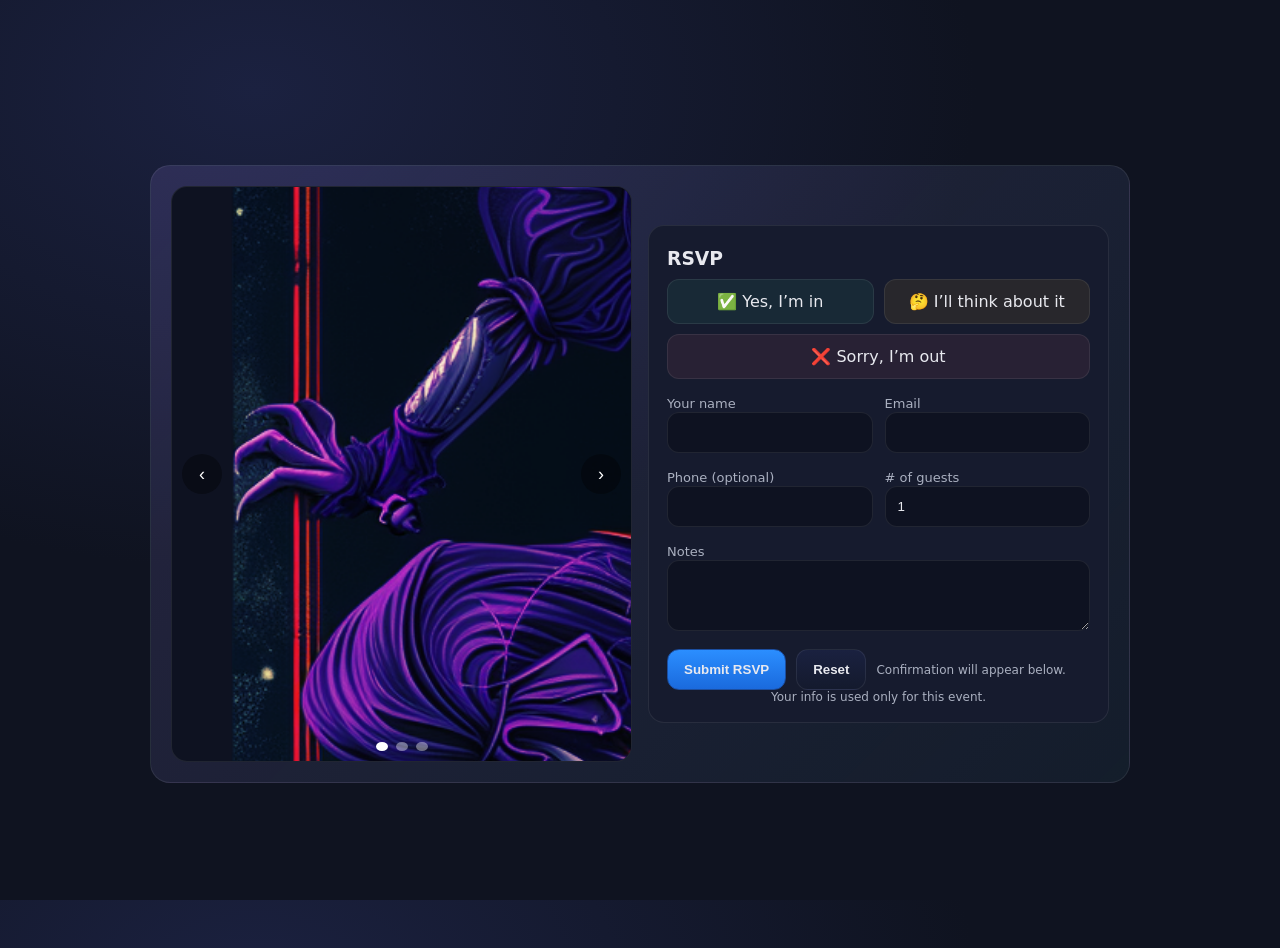
==== index.html @ 0a027838 "Create index.html" ====
<!doctype html>
<html lang="en">
<head>
  <meta charset="utf-8" />
  <title>Party RSVP</title>
  <meta name="viewport" content="width=device-width, initial-scale=1" />
  <meta name="description" content="You're invited! RSVP in one click." />
  <style>
    :root{
      --bg:#0f1320; --card:#161b2e; --text:#e8e9ef; --muted:#aab0c0;
      --accent:#6ee7ff; --accent2:#a78bfa; --ok:#34d399; --no:#fb7185; --maybe:#fbbf24;
      --border:rgba(255,255,255,.08);
    }
    html,body{height:100%}
    body{
      margin:0; font-family: ui-sans-serif, system-ui, -apple-system, Segoe UI, Roboto, Inter, "Helvetica Neue", Arial;
      background: radial-gradient(1200px 800px at 20% 10%, #1b2140 0%, #0f1320 60%), var(--bg);
      color:var(--text); display:grid; place-items:center; padding:24px;
    }
    .wrap{width:min(980px, 100%); display:grid; gap:18px}
    .hero{
      background: linear-gradient(135deg, rgba(167,139,250,.15), rgba(110,231,255,.05));
      border:1px solid var(--border); border-radius:20px; padding:20px;
      display:grid; gap:16px;
    }
    .flyer{ display:grid; grid-template-columns:1fr 1fr; gap:16px; align-items:center; }
    @media (max-width:800px){ .flyer{ grid-template-columns:1fr; } }

    /* --- Slider --- */
    .poster{
      position:relative; border:1px solid var(--border); border-radius:16px; overflow:hidden;
      background:#0e1221; aspect-ratio:4/5;
    }
    .slider-track{
      display:flex; width:300%; height:100%; transform:translateX(0); transition: transform .5s ease;
    }
    .slide{ width:100%; height:100%; flex:0 0 100%; }
    .slide img{ width:100%; height:100%; object-fit:cover; display:block; }

    .nav-btn{
      position:absolute; top:50%; translate:0 -50%; border:0; background:rgba(0,0,0,.35);
      color:#fff; width:40px; height:40px; border-radius:50%; cursor:pointer;
      display:grid; place-items:center; font-size:18px;
    }
    .nav-btn:hover{ background:rgba(0,0,0,.5); }
    .prev{ left:10px; } .next{ right:10px; }

    .dots{
      position:absolute; left:0; right:0; bottom:10px; display:flex; gap:8px; justify-content:center;
    }
    .dot{
      width:9px; height:9px; border-radius:50%; background:rgba(255,255,255,.4); border:0; cursor:pointer;
    }
    .dot.active{ background:#fff; }

    /* --- Form/card --- */
    .card{ background:var(--card); border:1px solid var(--border); border-radius:16px; padding:18px; }
    form{ display:grid; gap:14px }
    .grid-2{ display:grid; gap:12px }
    @media (min-width:720px){ .grid-2{ grid-template-columns:1fr 1fr } }
    label{ font-size:13px; color:var(--muted) }
    input, textarea{
      width:100%; box-sizing:border-box; background:#0e1221; color:var(--text);
      border:1px solid var(--border); border-radius:12px; padding:12px; outline:none;
    }
    input:focus, textarea:focus{ border-color:#2b8eff; box-shadow:0 0 0 3px rgba(43,142,255,.15) }
    .choices{ display:flex; gap:10px; flex-wrap:wrap }
    .choice{
      flex:1 1 120px; text-align:center; padding:12px; border-radius:12px; cursor:pointer;
      border:1px solid var(--border); user-select:none;
    }
    .choice:hover{ transform:translateY(-1px) }
    .choice[data-val="Yes"]{ background:rgba(52,211,153,.08) }
    .choice[data-val="No"]{ background:rgba(251,113,133,.08) }
    .choice[data-val="Maybe"]{ background:rgba(251,191,36,.08) }
    .choice.active{ border-color:#2b8eff; box-shadow:inset 0 0 0 1px #2b8eff }
    .row{ display:flex; gap:10px; align-items:center; flex-wrap:wrap }
    .btn{
      padding:12px 16px; border-radius:12px; border:1px solid var(--border);
      background:linear-gradient(180deg, #1a2140, #141a2d); color:var(--text);
      cursor:pointer; font-weight:600;
    }
    .btn.primary{ background:linear-gradient(180deg, #2b8eff, #1a6add); border-color:#1b4ea1 }
    .hint{ font-size:12px; color:var(--muted) }
    .success, .error{ padding:12px 14px; border-radius:12px; font-size:14px; display:none; }
    .success{ background:rgba(52,211,153,.12); border:1px solid rgba(52,211,153,.35) }
    .error{ background:rgba(251,113,133,.12); border:1px solid rgba(251,113,133,.35) }
    .footnote{ color:var(--muted); font-size:12px; text-align:center }
    .hide{ display:none }
  </style>
</head>
<body>
  <div class="wrap">
    <section class="hero">
      <div class="flyer">
        <div class="poster" id="poster">
          <!-- 🚨🚨🚨 YOUR 3 IMAGES (placed next to index.html) 🚨🚨🚨
               Make sure filenames are exactly: 3.png, 4.png, 5.png
               If your OS hides extensions, confirm they really end with .png
          -->
          <div class="slider-track" id="sliderTrack">
            <div class="slide"><img src="./3.png" alt="Flyer 1" loading="lazy"></div>
            <div class="slide"><img src="./4.png" alt="Flyer 2" loading="lazy"></div>
            <div class="slide"><img src="./5.png" alt="Flyer 3" loading="lazy"></div>
          </div>
          <button class="nav-btn prev" id="prevBtn" aria-label="Previous">‹</button>
          <button class="nav-btn next" id="nextBtn" aria-label="Next">›</button>
          <div class="dots" id="dots"></div>
        </div>

        <div class="card">
          <h3 style="margin:.25rem 0 10px">RSVP</h3>
          <!-- ❗ Paste your Apps Script Web App URL below -->
          <form id="rsvpForm" method="POST">
            <input type="hidden" name="rsvp" id="rsvpInput" required />
            <div class="choices">
              <div class="choice" data-val="Yes">✅ Yes, I’m in</div>
              <div class="choice" data-val="Maybe">🤔 I’ll think about it</div>
              <div class="choice" data-val="No">❌ Sorry, I’m out</div>
            </div>

            <div class="grid-2">
              <div>
                <label for="name">Your name</label>
                <input type="text" id="name" name="name" required />
              </div>
              <div>
                <label for="email">Email</label>
                <input type="email" id="email" name="email" required />
              </div>
            </div>

            <div class="grid-2">
              <div>
                <label for="phone">Phone (optional)</label>
                <input type="tel" id="phone" name="phone" />
              </div>
              <div>
                <label for="guests"># of guests</label>
                <input type="number" min="1" max="20" id="guests" name="guests" value="1" />
              </div>
            </div>

            <div>
              <label for="notes">Notes</label>
              <textarea id="notes" name="notes" rows="3"></textarea>
            </div>

            <input type="text" name="_gotcha" class="hide" />

            <div class="row">
              <button class="btn primary" type="submit">Submit RSVP</button>
              <button class="btn" type="reset">Reset</button>
              <span class="hint">Confirmation will appear below.</span>
            </div>

            <div id="success" class="success">Thanks! Your RSVP was received. 🎉</div>
            <div id="error" class="error">Hmm, something went wrong. Please try again.</div>
          </form>
          <div class="footnote">Your info is used only for this event.</div>
        </div>
      </div>
    </section>
  </div>

  <script>
    /* ====== CONFIG: PASTE YOUR APPS SCRIPT URL HERE ====== */
    const WEB_APP_URL = "https://script.google.com/macros/s/PASTE_YOUR_WEB_APP_URL_HERE/exec";
    /* ===================================================== */

    // attach action at runtime so you only edit in one place
    document.addEventListener('DOMContentLoaded', () => {
      const form = document.getElementById('rsvpForm');
      form.action = WEB_APP_URL;
    });

    /* RSVP choice toggle */
    const choices = document.querySelectorAll('.choice');
    const rsvpInput = document.getElementById('rsvpInput');
    choices.forEach(c => {
      c.addEventListener('click', () => {
        choices.forEach(x => x.classList.remove('active'));
        c.classList.add('active');
        rsvpInput.value = c.dataset.val;
      });
    });

    /* Submit to Google Apps Script (Sheets) */
    const form = document.getElementById('rsvpForm');
    const successEl = document.getElementById('success');
    const errorEl = document.getElementById('error');

    form.addEventListener('submit', async (e) => {
      e.preventDefault();
      successEl.style.display = 'none';
      errorEl.style.display = 'none';

      if (!rsvpInput.value) {
        errorEl.textContent = 'Please choose Yes / No / Maybe.';
        errorEl.style.display = 'block';
        return;
      }
      try {
        const res = await fetch(form.action, {
          method: 'POST',
          body: new FormData(form),
          headers: { 'Accept': 'application/json' }
        });
        if (res.ok) {
          form.reset();
          choices.forEach(x => x.classList.remove('active'));
          rsvpInput.value = '';
          successEl.style.display = 'block';
        } else {
          errorEl.style.display = 'block';
        }
      } catch (err) {
        errorEl.style.display = 'block';
      }
    });

    /* --- Slider logic (auto-play, arrows, dots, swipe) --- */
    const track = document.getElementById('sliderTrack');
    const slides = Array.from(track.children);
    const prevBtn = document.getElementById('prevBtn');
    const nextBtn = document.getElementById('nextBtn');
    const dotsWrap = document.getElementById('dots');
    let index = 0;
    const total = slides.length;
    let autoTimer = null;
    const AUTO_MS = 3500;

    // dots
    const dots = slides.map((_, i) => {
      const b = document.createElement('button');
      b.className = 'dot' + (i===0 ? ' active' : '');
      b.setAttribute('aria-label', 'Go to slide ' + (i+1));
      b.addEventListener('click', () => goTo(i, true));
      dotsWrap.appendChild(b);
      return b;
    });

    function update() {
      track.style.transform = `translateX(-${index * 100}%)`;
      dots.forEach((d, i) => d.classList.toggle('active', i === index));
    }
    function goTo(i, pause=false) {
      index = (i + total) % total;
      update();
      if (pause) restartAuto();
    }
    function next(){ goTo(index + 1, true); }
    function prev(){ goTo(index - 1, true); }

    nextBtn.addEventListener('click', next);
    prevBtn.addEventListener('click', prev);

    function startAuto(){ stopAuto(); autoTimer = setInterval(() => goTo(index + 1), AUTO_MS); }
    function stopAuto(){ if (autoTimer) clearInterval(autoTimer), autoTimer = null; }
    function restartAuto(){ startAuto(); }

    // pause on hover
    const poster = document.getElementById('poster');
    poster.addEventListener('mouseenter', stopAuto);
    poster.addEventListener('mouseleave', startAuto);

    // swipe (touch)
    let startX = 0, currentX = 0, dragging = false;
    track.addEventListener('touchstart', (e) => {
      dragging = true; startX = e.touches[0].clientX; currentX = startX; stopAuto();
    }, {passive:true});
    track.addEventListener('touchmove', (e) => { if(dragging) currentX = e.touches[0].clientX; }, {passive:true});
    track.addEventListener('touchend', () => {
      const dx = currentX - startX;
      const THRESH = 40;
      if (dx > THRESH) prev();
      else if (dx < -THRESH) next();
      dragging = false; startAuto();
    });

    // keyboard
    poster.addEventListener('keydown', (e) => {
      if (e.key === 'ArrowRight') next();
      if (e.key === 'ArrowLeft') prev();
    });
    poster.tabIndex = 0;

    // kick off
    update(); startAuto();
  </script>
</body>
</html>
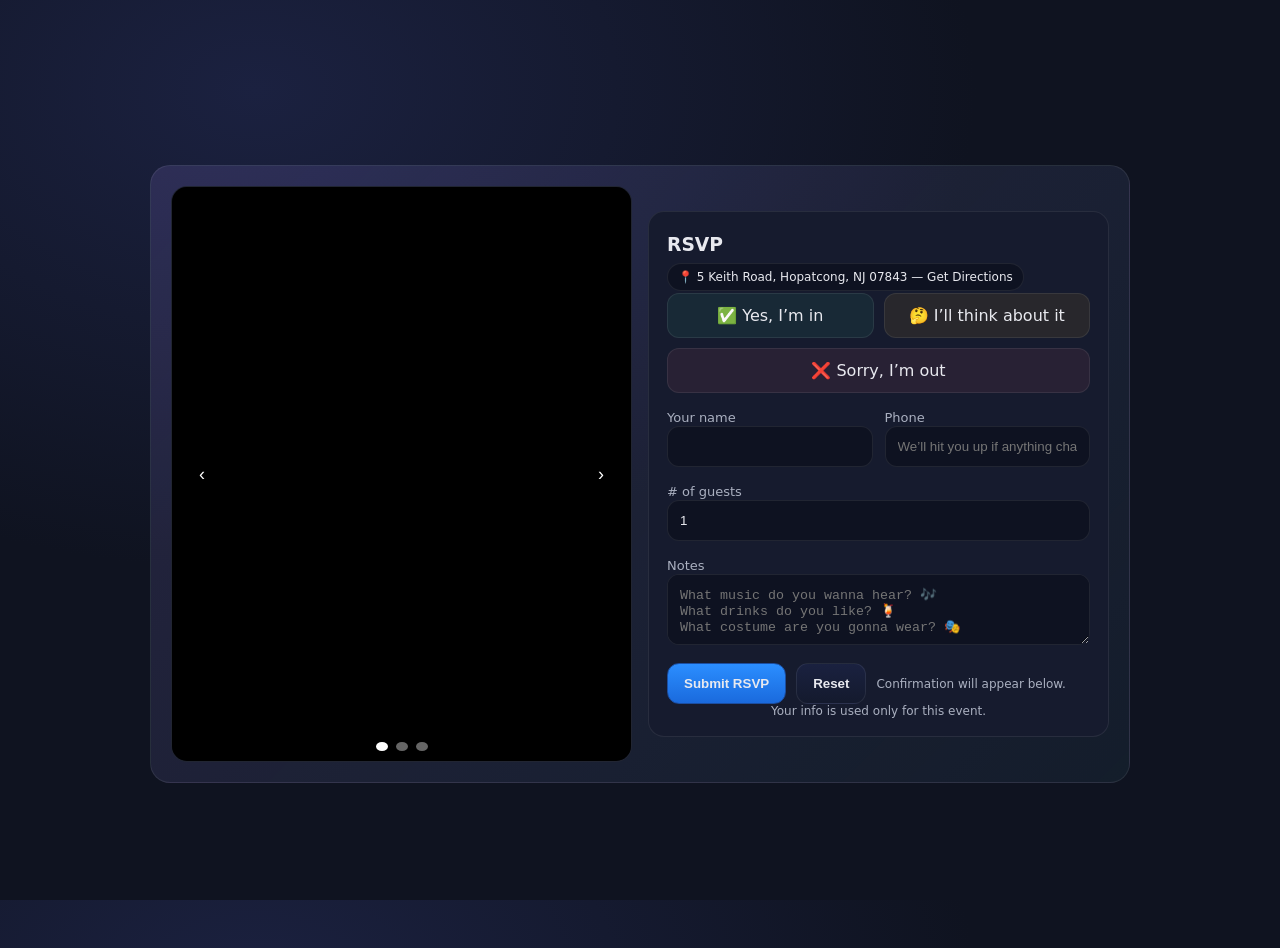
==== commit 32a5f6a5: "Update index.html" ====
--- a/index.html
+++ b/index.html
@@ -35,7 +35,13 @@
       display:flex; width:300%; height:100%; transform:translateX(0); transition: transform .5s ease;
     }
     .slide{ width:100%; height:100%; flex:0 0 100%; }
-    .slide img{ width:100%; height:100%; object-fit:cover; display:block; }
+    .slide img{
+      width:100%;
+      height:100%;
+      object-fit:contain;
+      background:#000;
+      display:block;
+    }
 
     .nav-btn{
       position:absolute; top:50%; translate:0 -50%; border:0; background:rgba(0,0,0,.35);
@@ -87,6 +93,17 @@
     .error{ background:rgba(251,113,133,.12); border:1px solid rgba(251,113,133,.35) }
     .footnote{ color:var(--muted); font-size:12px; text-align:center }
     .hide{ display:none }
+
+    .info-row{
+      display:flex; align-items:center; gap:10px; margin:8px 0 2px;
+      flex-wrap:wrap;
+    }
+    .pill{
+      display:inline-flex; align-items:center; gap:8px;
+      padding:6px 10px; border-radius:999px; border:1px solid var(--border);
+      background:#0e1221; color:var(--text); font-size:12px; text-decoration:none;
+    }
+    .pill:hover{ border-color:#2b8eff; box-shadow:0 0 0 3px rgba(43,142,255,.15) }
   </style>
 </head>
 <body>
@@ -94,14 +111,10 @@
     <section class="hero">
       <div class="flyer">
         <div class="poster" id="poster">
-          <!-- 🚨🚨🚨 YOUR 3 IMAGES (placed next to index.html) 🚨🚨🚨
-               Make sure filenames are exactly: 3.png, 4.png, 5.png
-               If your OS hides extensions, confirm they really end with .png
-          -->
           <div class="slider-track" id="sliderTrack">
-            <div class="slide"><img src="./3.png" alt="Flyer 1" loading="lazy"></div>
-            <div class="slide"><img src="./4.png" alt="Flyer 2" loading="lazy"></div>
-            <div class="slide"><img src="./5.png" alt="Flyer 3" loading="lazy"></div>
+            <div class="slide"><img src="./3.png" alt="Flyer 1"></div>
+            <div class="slide"><img src="./4.png" alt="Flyer 2"></div>
+            <div class="slide"><img src="./5.png" alt="Flyer 3"></div>
           </div>
           <button class="nav-btn prev" id="prevBtn" aria-label="Previous">‹</button>
           <button class="nav-btn next" id="nextBtn" aria-label="Next">›</button>
@@ -109,8 +122,14 @@
         </div>
 
         <div class="card">
-          <h3 style="margin:.25rem 0 10px">RSVP</h3>
-          <!-- ❗ Paste your Apps Script Web App URL below -->
+          <h3 style="margin:.25rem 0 6px">RSVP</h3>
+          <div class="info-row">
+            <a class="pill" target="_blank" rel="noopener"
+               href="https://www.google.com/maps?q=5+Keith+Road,+Hopatcong,+NJ+07843">
+              📍 5 Keith Road, Hopatcong, NJ 07843 — Get Directions
+            </a>
+          </div>
+
           <form id="rsvpForm" method="POST">
             <input type="hidden" name="rsvp" id="rsvpInput" required />
             <div class="choices">
@@ -125,25 +144,21 @@
                 <input type="text" id="name" name="name" required />
               </div>
               <div>
-                <label for="email">Email</label>
-                <input type="email" id="email" name="email" required />
+                <label for="phone">Phone</label>
+                <input type="tel" id="phone" name="phone"
+                       placeholder="We’ll hit you up if anything changes" />
               </div>
             </div>
 
-            <div class="grid-2">
-              <div>
-                <label for="phone">Phone (optional)</label>
-                <input type="tel" id="phone" name="phone" />
-              </div>
-              <div>
-                <label for="guests"># of guests</label>
-                <input type="number" min="1" max="20" id="guests" name="guests" value="1" />
-              </div>
+            <div>
+              <label for="guests"># of guests</label>
+              <input type="number" min="1" max="20" id="guests" name="guests" value="1" />
             </div>
 
             <div>
               <label for="notes">Notes</label>
-              <textarea id="notes" name="notes" rows="3"></textarea>
+              <textarea id="notes" name="notes" rows="3"
+                placeholder="What music do you wanna hear? 🎶&#10;What drinks do you like? 🍹&#10;What costume are you gonna wear? 🎭"></textarea>
             </div>
 
             <input type="text" name="_gotcha" class="hide" />
@@ -164,17 +179,12 @@
   </div>
 
   <script>
-    /* ====== CONFIG: PASTE YOUR APPS SCRIPT URL HERE ====== */
     const WEB_APP_URL = "https://script.google.com/macros/s/PASTE_YOUR_WEB_APP_URL_HERE/exec";
-    /* ===================================================== */
-
-    // attach action at runtime so you only edit in one place
     document.addEventListener('DOMContentLoaded', () => {
       const form = document.getElementById('rsvpForm');
       form.action = WEB_APP_URL;
     });
 
-    /* RSVP choice toggle */
     const choices = document.querySelectorAll('.choice');
     const rsvpInput = document.getElementById('rsvpInput');
     choices.forEach(c => {
@@ -185,7 +195,6 @@
       });
     });
 
-    /* Submit to Google Apps Script (Sheets) */
     const form = document.getElementById('rsvpForm');
     const successEl = document.getElementById('success');
     const errorEl = document.getElementById('error');
@@ -219,7 +228,6 @@
       }
     });
 
-    /* --- Slider logic (auto-play, arrows, dots, swipe) --- */
     const track = document.getElementById('sliderTrack');
     const slides = Array.from(track.children);
     const prevBtn = document.getElementById('prevBtn');
@@ -230,11 +238,9 @@
     let autoTimer = null;
     const AUTO_MS = 3500;
 
-    // dots
     const dots = slides.map((_, i) => {
       const b = document.createElement('button');
       b.className = 'dot' + (i===0 ? ' active' : '');
-      b.setAttribute('aria-label', 'Go to slide ' + (i+1));
       b.addEventListener('click', () => goTo(i, true));
       dotsWrap.appendChild(b);
       return b;
@@ -259,12 +265,10 @@
     function stopAuto(){ if (autoTimer) clearInterval(autoTimer), autoTimer = null; }
     function restartAuto(){ startAuto(); }
 
-    // pause on hover
     const poster = document.getElementById('poster');
     poster.addEventListener('mouseenter', stopAuto);
     poster.addEventListener('mouseleave', startAuto);
 
-    // swipe (touch)
     let startX = 0, currentX = 0, dragging = false;
     track.addEventListener('touchstart', (e) => {
       dragging = true; startX = e.touches[0].clientX; currentX = startX; stopAuto();
@@ -272,20 +276,17 @@
     track.addEventListener('touchmove', (e) => { if(dragging) currentX = e.touches[0].clientX; }, {passive:true});
     track.addEventListener('touchend', () => {
       const dx = currentX - startX;
-      const THRESH = 40;
-      if (dx > THRESH) prev();
-      else if (dx < -THRESH) next();
+      if (dx > 40) prev();
+      else if (dx < -40) next();
       dragging = false; startAuto();
     });
 
-    // keyboard
     poster.addEventListener('keydown', (e) => {
       if (e.key === 'ArrowRight') next();
       if (e.key === 'ArrowLeft') prev();
     });
     poster.tabIndex = 0;
 
-    // kick off
     update(); startAuto();
   </script>
 </body>
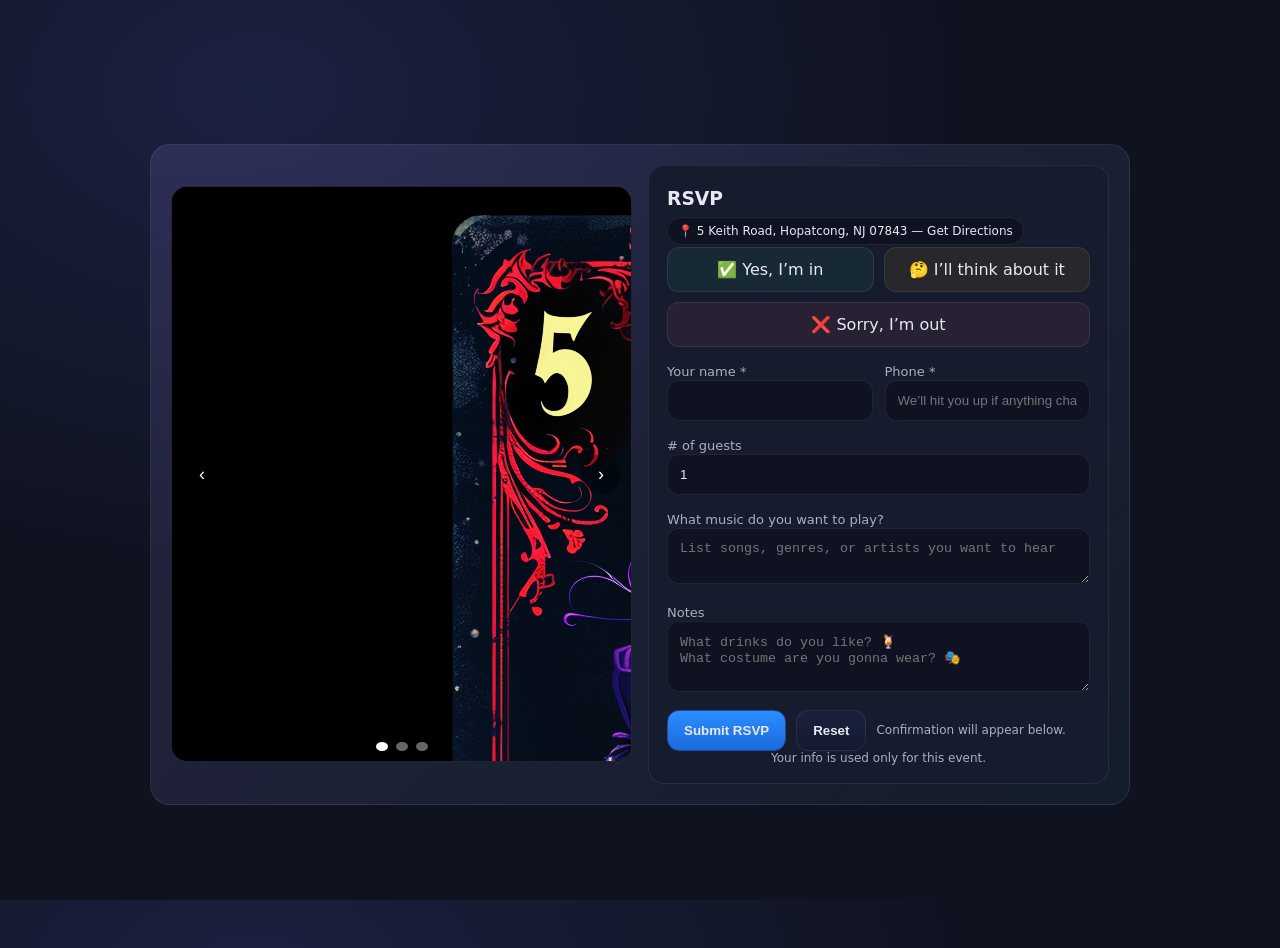
==== commit bb8c465e: "Update index.html" ====
--- a/index.html
+++ b/index.html
@@ -32,14 +32,19 @@
       background:#0e1221; aspect-ratio:4/5;
     }
     .slider-track{
-      display:flex; width:300%; height:100%; transform:translateX(0); transition: transform .5s ease;
-    }
-    .slide{ width:100%; height:100%; flex:0 0 100%; }
+      display:flex; width:calc(100% * 3); height:100%;
+      transform:translateX(0); transition: transform .5s ease;
+    }
+    .slide{
+      width:100%; height:100%; flex:0 0 100%;
+      display:grid; place-items:center;
+      background:#000;
+    }
     .slide img{
-      width:100%;
-      height:100%;
+      max-width:100%; max-height:100%;
+      width:auto; height:auto;
       object-fit:contain;
-      background:#000;
+      object-position:center center;
       display:block;
     }
 
@@ -54,9 +59,7 @@
     .dots{
       position:absolute; left:0; right:0; bottom:10px; display:flex; gap:8px; justify-content:center;
     }
-    .dot{
-      width:9px; height:9px; border-radius:50%; background:rgba(255,255,255,.4); border:0; cursor:pointer;
-    }
+    .dot{ width:9px; height:9px; border-radius:50%; background:rgba(255,255,255,.4); border:0; cursor:pointer; }
     .dot.active{ background:#fff; }
 
     /* --- Form/card --- */
@@ -94,14 +97,11 @@
     .footnote{ color:var(--muted); font-size:12px; text-align:center }
     .hide{ display:none }
 
-    .info-row{
-      display:flex; align-items:center; gap:10px; margin:8px 0 2px;
-      flex-wrap:wrap;
-    }
+    .info-row{ display:flex; align-items:center; gap:10px; margin:8px 0 2px; flex-wrap:wrap; }
     .pill{
       display:inline-flex; align-items:center; gap:8px;
       padding:6px 10px; border-radius:999px; border:1px solid var(--border);
-      background:#0e1221; color:var(--text); font-size:12px; text-decoration:none;
+      background:#0e1221; color:#e8e9ef; font-size:12px; text-decoration:none;
     }
     .pill:hover{ border-color:#2b8eff; box-shadow:0 0 0 3px rgba(43,142,255,.15) }
   </style>
@@ -140,12 +140,12 @@
 
             <div class="grid-2">
               <div>
-                <label for="name">Your name</label>
+                <label for="name">Your name *</label>
                 <input type="text" id="name" name="name" required />
               </div>
               <div>
-                <label for="phone">Phone</label>
-                <input type="tel" id="phone" name="phone"
+                <label for="phone">Phone *</label>
+                <input type="tel" id="phone" name="phone" required
                        placeholder="We’ll hit you up if anything changes" />
               </div>
             </div>
@@ -156,9 +156,15 @@
             </div>
 
             <div>
+              <label for="music">What music do you want to play?</label>
+              <textarea id="music" name="music" rows="2"
+                placeholder="List songs, genres, or artists you want to hear"></textarea>
+            </div>
+
+            <div>
               <label for="notes">Notes</label>
               <textarea id="notes" name="notes" rows="3"
-                placeholder="What music do you wanna hear? 🎶&#10;What drinks do you like? 🍹&#10;What costume are you gonna wear? 🎭"></textarea>
+                placeholder="What drinks do you like? 🍹&#10;What costume are you gonna wear? 🎭"></textarea>
             </div>
 
             <input type="text" name="_gotcha" class="hide" />
@@ -228,6 +234,7 @@
       }
     });
 
+    // Slider logic
     const track = document.getElementById('sliderTrack');
     const slides = Array.from(track.children);
     const prevBtn = document.getElementById('prevBtn');
@@ -235,8 +242,8 @@
     const dotsWrap = document.getElementById('dots');
     let index = 0;
     const total = slides.length;
+    const AUTO_MS = 3500;
     let autoTimer = null;
-    const AUTO_MS = 3500;
 
     const dots = slides.map((_, i) => {
       const b = document.createElement('button');
@@ -247,7 +254,8 @@
     });
 
     function update() {
-      track.style.transform = `translateX(-${index * 100}%)`;
+      const shift = (index * (100 / total));
+      track.style.transform = `translateX(-${shift}%)`;
       dots.forEach((d, i) => d.classList.toggle('active', i === index));
     }
     function goTo(i, pause=false) {
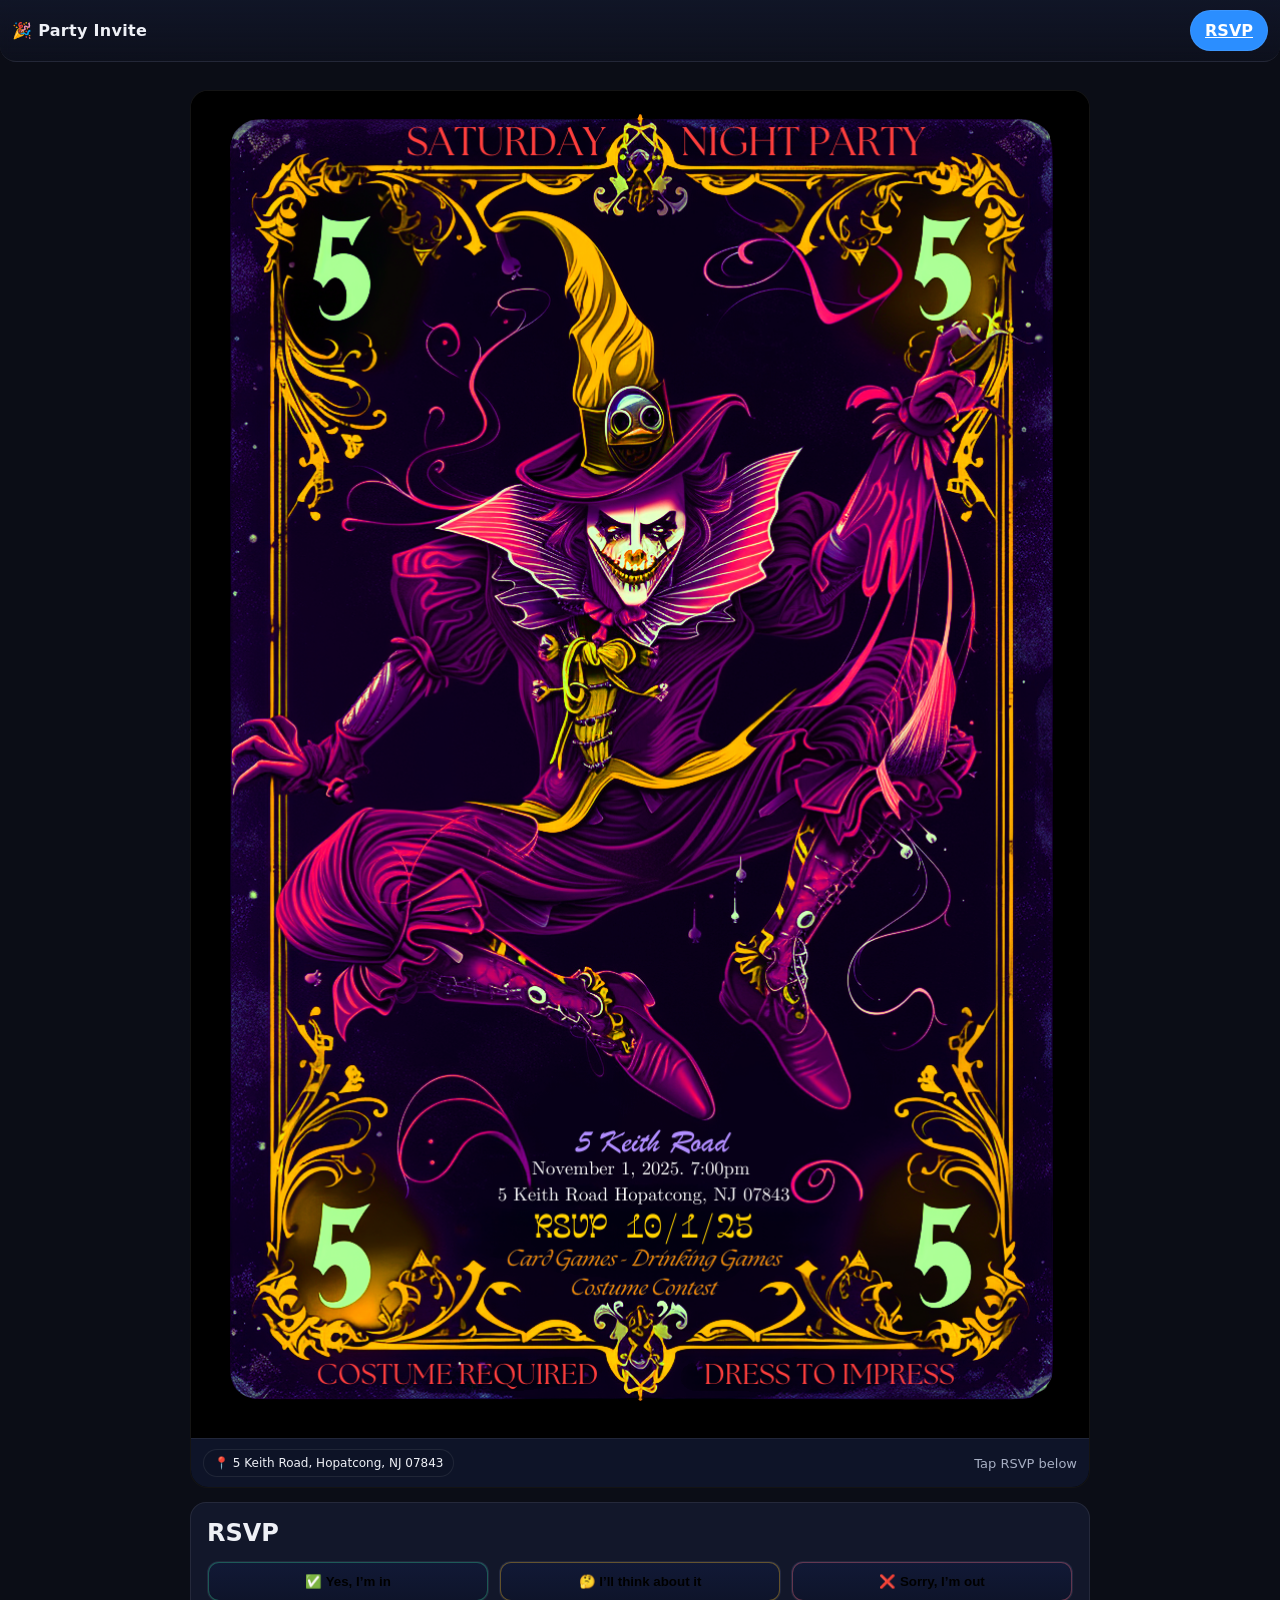
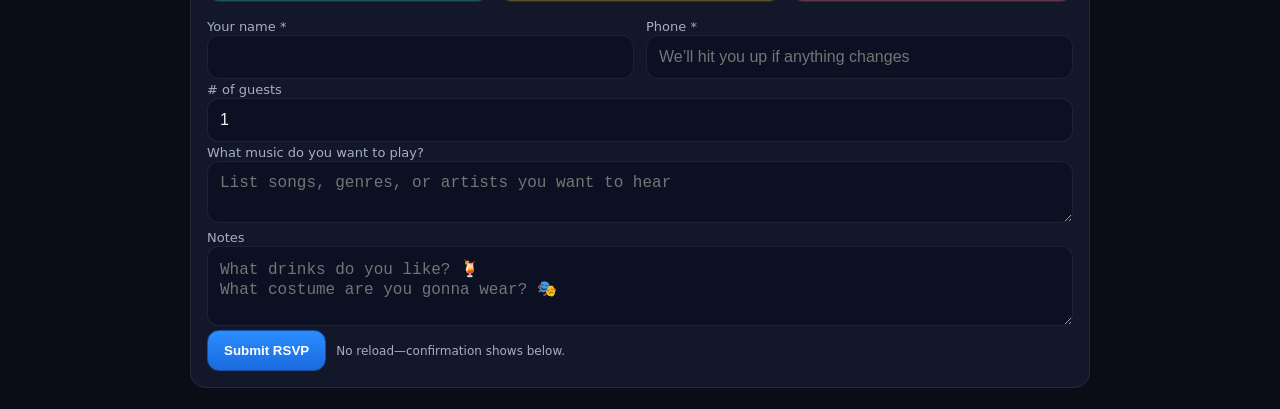
==== commit 6b2c89fb: "Update index.html" ====
--- a/index.html
+++ b/index.html
@@ -4,193 +4,186 @@
   <meta charset="utf-8" />
   <title>Party RSVP</title>
   <meta name="viewport" content="width=device-width, initial-scale=1" />
-  <meta name="description" content="You're invited! RSVP in one click." />
+  <meta name="description" content="You're invited! RSVP in one tap." />
   <style>
     :root{
-      --bg:#0f1320; --card:#161b2e; --text:#e8e9ef; --muted:#aab0c0;
-      --accent:#6ee7ff; --accent2:#a78bfa; --ok:#34d399; --no:#fb7185; --maybe:#fbbf24;
+      --bg:#0b0d16; --card:#12172a; --text:#eef0f6; --muted:#a7afc3;
+      --accent:#2b8eff; --ok:#34d399; --no:#fb7185; --maybe:#fbbf24;
       --border:rgba(255,255,255,.08);
     }
+    /* Global */
+    html{scroll-behavior:smooth}
     html,body{height:100%}
     body{
       margin:0; font-family: ui-sans-serif, system-ui, -apple-system, Segoe UI, Roboto, Inter, "Helvetica Neue", Arial;
-      background: radial-gradient(1200px 800px at 20% 10%, #1b2140 0%, #0f1320 60%), var(--bg);
-      color:var(--text); display:grid; place-items:center; padding:24px;
-    }
-    .wrap{width:min(980px, 100%); display:grid; gap:18px}
+      color:var(--text); background:var(--bg);
+    }
+    a{color:inherit}
+
+    /* Container */
+    .wrap{max-width:720px; margin:0 auto; padding:16px}
+    .topbar{
+      position:sticky; top:0; z-index:10;
+      backdrop-filter: blur(6px);
+      background:linear-gradient(180deg, rgba(18,23,42,.85), rgba(18,23,42,.35));
+      border-bottom:1px solid var(--border);
+      display:flex; align-items:center; justify-content:space-between; gap:12px;
+      padding:10px 12px; margin-bottom:12px; border-radius:0 0 16px 16px;
+    }
+    .brand{font-weight:700; letter-spacing:.3px}
+    .cta{
+      border:1px solid var(--border); background:var(--accent); color:white;
+      padding:10px 14px; border-radius:999px; font-weight:700; cursor:pointer;
+    }
+
+    /* Hero image block */
     .hero{
-      background: linear-gradient(135deg, rgba(167,139,250,.15), rgba(110,231,255,.05));
-      border:1px solid var(--border); border-radius:20px; padding:20px;
-      display:grid; gap:16px;
-    }
-    .flyer{ display:grid; grid-template-columns:1fr 1fr; gap:16px; align-items:center; }
-    @media (max-width:800px){ .flyer{ grid-template-columns:1fr; } }
-
-    /* --- Slider --- */
-    .poster{
-      position:relative; border:1px solid var(--border); border-radius:16px; overflow:hidden;
-      background:#0e1221; aspect-ratio:4/5;
-    }
-    .slider-track{
-      display:flex; width:calc(100% * 3); height:100%;
-      transform:translateX(0); transition: transform .5s ease;
-    }
-    .slide{
-      width:100%; height:100%; flex:0 0 100%;
-      display:grid; place-items:center;
-      background:#000;
-    }
-    .slide img{
-      max-width:100%; max-height:100%;
-      width:auto; height:auto;
-      object-fit:contain;
-      object-position:center center;
-      display:block;
-    }
-
-    .nav-btn{
-      position:absolute; top:50%; translate:0 -50%; border:0; background:rgba(0,0,0,.35);
-      color:#fff; width:40px; height:40px; border-radius:50%; cursor:pointer;
-      display:grid; place-items:center; font-size:18px;
-    }
-    .nav-btn:hover{ background:rgba(0,0,0,.5); }
-    .prev{ left:10px; } .next{ right:10px; }
-
-    .dots{
-      position:absolute; left:0; right:0; bottom:10px; display:flex; gap:8px; justify-content:center;
-    }
-    .dot{ width:9px; height:9px; border-radius:50%; background:rgba(255,255,255,.4); border:0; cursor:pointer; }
-    .dot.active{ background:#fff; }
-
-    /* --- Form/card --- */
-    .card{ background:var(--card); border:1px solid var(--border); border-radius:16px; padding:18px; }
-    form{ display:grid; gap:14px }
-    .grid-2{ display:grid; gap:12px }
-    @media (min-width:720px){ .grid-2{ grid-template-columns:1fr 1fr } }
-    label{ font-size:13px; color:var(--muted) }
+      border:1px solid var(--border); border-radius:18px; overflow:hidden;
+      background:#000; margin-bottom:14px;
+    }
+    .hero figure{margin:0; display:grid; place-items:center; background:#000}
+    .hero img{
+      display:block; width:100%; height:auto; object-fit:contain; object-position:center;
+      aspect-ratio:auto; /* respect PNG’s natural ratio */
+    }
+    .hero .meta{
+      display:flex; gap:10px; align-items:center; justify-content:space-between;
+      padding:10px 12px; font-size:13px; color:var(--muted);
+      border-top:1px solid var(--border); background:#0e1428;
+    }
+    .pill{
+      display:inline-flex; align-items:center; gap:8px;
+      padding:6px 10px; border-radius:999px; border:1px solid var(--border);
+      background:#0d1326; color:var(--text); font-size:12px; text-decoration:none;
+      white-space:nowrap;
+    }
+
+    /* Card (RSVP) */
+    .card{
+      background:var(--card); border:1px solid var(--border);
+      border-radius:16px; padding:16px; display:grid; gap:14px;
+    }
+    .choices{display:flex; gap:10px; flex-wrap:wrap}
+    .choice{
+      flex:1 1 110px; text-align:center; padding:12px; border-radius:12px; cursor:pointer;
+      border:1px solid var(--border); user-select:none; font-weight:600;
+      background:linear-gradient(180deg, #111936, #0e142a);
+    }
+    .choice[data-val="Yes"]{box-shadow: inset 0 0 0 1px rgba(52,211,153,.35)}
+    .choice[data-val="Maybe"]{box-shadow: inset 0 0 0 1px rgba(251,191,36,.35)}
+    .choice[data-val="No"]{box-shadow: inset 0 0 0 1px rgba(251,113,133,.35)}
+    .choice.active{outline:2px solid var(--accent); outline-offset:2px}
+
+    label{font-size:13px; color:var(--muted)}
     input, textarea{
-      width:100%; box-sizing:border-box; background:#0e1221; color:var(--text);
-      border:1px solid var(--border); border-radius:12px; padding:12px; outline:none;
-    }
-    input:focus, textarea:focus{ border-color:#2b8eff; box-shadow:0 0 0 3px rgba(43,142,255,.15) }
-    .choices{ display:flex; gap:10px; flex-wrap:wrap }
-    .choice{
-      flex:1 1 120px; text-align:center; padding:12px; border-radius:12px; cursor:pointer;
-      border:1px solid var(--border); user-select:none;
-    }
-    .choice:hover{ transform:translateY(-1px) }
-    .choice[data-val="Yes"]{ background:rgba(52,211,153,.08) }
-    .choice[data-val="No"]{ background:rgba(251,113,133,.08) }
-    .choice[data-val="Maybe"]{ background:rgba(251,191,36,.08) }
-    .choice.active{ border-color:#2b8eff; box-shadow:inset 0 0 0 1px #2b8eff }
-    .row{ display:flex; gap:10px; align-items:center; flex-wrap:wrap }
+      width:100%; box-sizing:border-box; background:#0b1022; color:var(--text);
+      border:1px solid var(--border); border-radius:12px; padding:12px;
+      outline:none; font-size:16px;
+    }
+    input:focus, textarea:focus{border-color:var(--accent); box-shadow:0 0 0 3px rgba(43,142,255,.2)}
+    .row{display:flex; gap:10px; align-items:center; flex-wrap:wrap}
     .btn{
       padding:12px 16px; border-radius:12px; border:1px solid var(--border);
       background:linear-gradient(180deg, #1a2140, #141a2d); color:var(--text);
-      cursor:pointer; font-weight:600;
-    }
-    .btn.primary{ background:linear-gradient(180deg, #2b8eff, #1a6add); border-color:#1b4ea1 }
-    .hint{ font-size:12px; color:var(--muted) }
-    .success, .error{ padding:12px 14px; border-radius:12px; font-size:14px; display:none; }
-    .success{ background:rgba(52,211,153,.12); border:1px solid rgba(52,211,153,.35) }
-    .error{ background:rgba(251,113,133,.12); border:1px solid rgba(251,113,133,.35) }
-    .footnote{ color:var(--muted); font-size:12px; text-align:center }
-    .hide{ display:none }
-
-    .info-row{ display:flex; align-items:center; gap:10px; margin:8px 0 2px; flex-wrap:wrap; }
-    .pill{
-      display:inline-flex; align-items:center; gap:8px;
-      padding:6px 10px; border-radius:999px; border:1px solid var(--border);
-      background:#0e1221; color:#e8e9ef; font-size:12px; text-decoration:none;
-    }
-    .pill:hover{ border-color:#2b8eff; box-shadow:0 0 0 3px rgba(43,142,255,.15) }
+      cursor:pointer; font-weight:700;
+    }
+    .btn.primary{background:linear-gradient(180deg, #2b8eff, #1a6add); border-color:#1b4ea1; color:#fff}
+    .hint{font-size:12px; color:var(--muted)}
+    .success, .error{padding:12px 14px; border-radius:12px; font-size:14px; display:none}
+    .success{background:rgba(52,211,153,.12); border:1px solid rgba(52,211,153,.35)}
+    .error{background:rgba(251,113,133,.12); border:1px solid rgba(251,113,133,.35)}
+    .hide{display:none}
+
+    /* Desktop niceties */
+    @media (min-width:900px){
+      .wrap{max-width:900px}
+    }
   </style>
 </head>
 <body>
-  <div class="wrap">
-    <section class="hero">
-      <div class="flyer">
-        <div class="poster" id="poster">
-          <div class="slider-track" id="sliderTrack">
-            <div class="slide"><img src="./3.png" alt="Flyer 1"></div>
-            <div class="slide"><img src="./4.png" alt="Flyer 2"></div>
-            <div class="slide"><img src="./5.png" alt="Flyer 3"></div>
-          </div>
-          <button class="nav-btn prev" id="prevBtn" aria-label="Previous">‹</button>
-          <button class="nav-btn next" id="nextBtn" aria-label="Next">›</button>
-          <div class="dots" id="dots"></div>
-        </div>
-
-        <div class="card">
-          <h3 style="margin:.25rem 0 6px">RSVP</h3>
-          <div class="info-row">
-            <a class="pill" target="_blank" rel="noopener"
-               href="https://www.google.com/maps?q=5+Keith+Road,+Hopatcong,+NJ+07843">
-              📍 5 Keith Road, Hopatcong, NJ 07843 — Get Directions
-            </a>
-          </div>
-
-          <form id="rsvpForm" method="POST">
-            <input type="hidden" name="rsvp" id="rsvpInput" required />
-            <div class="choices">
-              <div class="choice" data-val="Yes">✅ Yes, I’m in</div>
-              <div class="choice" data-val="Maybe">🤔 I’ll think about it</div>
-              <div class="choice" data-val="No">❌ Sorry, I’m out</div>
-            </div>
-
-            <div class="grid-2">
-              <div>
-                <label for="name">Your name *</label>
-                <input type="text" id="name" name="name" required />
-              </div>
-              <div>
-                <label for="phone">Phone *</label>
-                <input type="tel" id="phone" name="phone" required
-                       placeholder="We’ll hit you up if anything changes" />
-              </div>
-            </div>
-
-            <div>
-              <label for="guests"># of guests</label>
-              <input type="number" min="1" max="20" id="guests" name="guests" value="1" />
-            </div>
-
-            <div>
-              <label for="music">What music do you want to play?</label>
-              <textarea id="music" name="music" rows="2"
-                placeholder="List songs, genres, or artists you want to hear"></textarea>
-            </div>
-
-            <div>
-              <label for="notes">Notes</label>
-              <textarea id="notes" name="notes" rows="3"
-                placeholder="What drinks do you like? 🍹&#10;What costume are you gonna wear? 🎭"></textarea>
-            </div>
-
-            <input type="text" name="_gotcha" class="hide" />
-
-            <div class="row">
-              <button class="btn primary" type="submit">Submit RSVP</button>
-              <button class="btn" type="reset">Reset</button>
-              <span class="hint">Confirmation will appear below.</span>
-            </div>
-
-            <div id="success" class="success">Thanks! Your RSVP was received. 🎉</div>
-            <div id="error" class="error">Hmm, something went wrong. Please try again.</div>
-          </form>
-          <div class="footnote">Your info is used only for this event.</div>
-        </div>
+  <div class="topbar">
+    <div class="brand">🎉 Party Invite</div>
+    <a class="cta" href="#rsvp">RSVP</a>
+  </div>
+
+  <main class="wrap">
+    <!-- HERO: random image each load -->
+    <section class="hero" id="hero">
+      <figure>
+        <img id="flyer" src="" alt="Party Flyer">
+      </figure>
+      <div class="meta">
+        <a class="pill" target="_blank" rel="noopener"
+           href="https://www.google.com/maps?q=5+Keith+Road,+Hopatcong,+NJ+07843">📍 5 Keith Road, Hopatcong, NJ 07843</a>
+        <span>Tap RSVP below</span>
       </div>
     </section>
-  </div>
+
+    <!-- RSVP CARD -->
+    <section id="rsvp" class="card" aria-labelledby="rsvpTitle">
+      <h2 id="rsvpTitle" style="margin:0">RSVP</h2>
+
+      <!-- choices -->
+      <input type="hidden" name="rsvp" id="rsvpInput" />
+      <div class="choices" role="group" aria-label="RSVP options">
+        <button type="button" class="choice" data-val="Yes">✅ Yes, I’m in</button>
+        <button type="button" class="choice" data-val="Maybe">🤔 I’ll think about it</button>
+        <button type="button" class="choice" data-val="No">❌ Sorry, I’m out</button>
+      </div>
+
+      <!-- form -->
+      <form id="rsvpForm" method="POST" novalidate>
+        <div class="row" style="gap:12px; flex-wrap:wrap">
+          <div style="flex:1 1 200px">
+            <label for="name">Your name *</label>
+            <input type="text" id="name" name="name" required />
+          </div>
+          <div style="flex:1 1 200px">
+            <label for="phone">Phone *</label>
+            <input type="tel" id="phone" name="phone" required placeholder="We’ll hit you up if anything changes" />
+          </div>
+        </div>
+
+        <div>
+          <label for="guests"># of guests</label>
+          <input type="number" min="1" max="20" id="guests" name="guests" value="1" />
+        </div>
+
+        <div>
+          <label for="music">What music do you want to play?</label>
+          <textarea id="music" name="music" rows="2" placeholder="List songs, genres, or artists you want to hear"></textarea>
+        </div>
+
+        <div>
+          <label for="notes">Notes</label>
+          <textarea id="notes" name="notes" rows="3"
+            placeholder="What drinks do you like? 🍹&#10;What costume are you gonna wear? 🎭"></textarea>
+        </div>
+
+        <input type="text" name="_gotcha" class="hide" autocomplete="off" />
+        <div class="row">
+          <button class="btn primary" type="submit">Submit RSVP</button>
+          <span class="hint">No reload—confirmation shows below.</span>
+        </div>
+
+        <div id="success" class="success" role="status">Thanks! Your RSVP was received. 🎉</div>
+        <div id="error" class="error" role="alert">Hmm, something went wrong. Please try again.</div>
+      </form>
+    </section>
+  </main>
 
   <script>
-    const WEB_APP_URL = "https://script.google.com/macros/s/PASTE_YOUR_WEB_APP_URL_HERE/exec";
-    document.addEventListener('DOMContentLoaded', () => {
-      const form = document.getElementById('rsvpForm');
-      form.action = WEB_APP_URL;
-    });
-
+    /* ====== Paste your Apps Script Web App URL here ====== */
+    const WEB_APP_URL = "https://script.google.com/macros/s/AKfycbxm5IR4VIIriwVCZDBA2eSJKQUjNj18ipJdHwtVFeFEuOeOFM0Dkskk2XRbNkeEX3Y66Q/exec";
+    /* ===================================================== */
+
+    // 1) RANDOM HERO IMAGE (one of 3.png, 4.png, 5.png each load)
+    const IMAGES = ["./3.png", "./4.png", "./5.png"];
+    const flyer = document.getElementById('flyer');
+    const randomSrc = IMAGES[Math.floor(Math.random() * IMAGES.length)];
+    flyer.src = randomSrc;
+
+    // 2) RSVP choices
     const choices = document.querySelectorAll('.choice');
     const rsvpInput = document.getElementById('rsvpInput');
     choices.forEach(c => {
@@ -201,101 +194,53 @@
       });
     });
 
+    // 3) Form submit (AJAX to Apps Script)
     const form = document.getElementById('rsvpForm');
     const successEl = document.getElementById('success');
     const errorEl = document.getElementById('error');
+
+    document.addEventListener('DOMContentLoaded', () => { form.action = WEB_APP_URL; });
 
     form.addEventListener('submit', async (e) => {
       e.preventDefault();
       successEl.style.display = 'none';
       errorEl.style.display = 'none';
 
-      if (!rsvpInput.value) {
-        errorEl.textContent = 'Please choose Yes / No / Maybe.';
+      // Simple required checks
+      const requiredMissing = [];
+      if (!rsvpInput.value) requiredMissing.push('RSVP choice');
+      if (!form.name.value.trim()) requiredMissing.push('name');
+      if (!form.phone.value.trim()) requiredMissing.push('phone');
+
+      if (requiredMissing.length){
+        errorEl.textContent = 'Please fill: ' + requiredMissing.join(', ') + '.';
         errorEl.style.display = 'block';
         return;
       }
+
       try {
         const res = await fetch(form.action, {
           method: 'POST',
           body: new FormData(form),
           headers: { 'Accept': 'application/json' }
         });
+
         if (res.ok) {
           form.reset();
           choices.forEach(x => x.classList.remove('active'));
           rsvpInput.value = '';
           successEl.style.display = 'block';
+          // Scroll success into view (SPA feel)
+          successEl.scrollIntoView({behavior:'smooth', block:'center'});
         } else {
           errorEl.style.display = 'block';
+          errorEl.scrollIntoView({behavior:'smooth', block:'center'});
         }
       } catch (err) {
         errorEl.style.display = 'block';
+        errorEl.scrollIntoView({behavior:'smooth', block:'center'});
       }
     });
-
-    // Slider logic
-    const track = document.getElementById('sliderTrack');
-    const slides = Array.from(track.children);
-    const prevBtn = document.getElementById('prevBtn');
-    const nextBtn = document.getElementById('nextBtn');
-    const dotsWrap = document.getElementById('dots');
-    let index = 0;
-    const total = slides.length;
-    const AUTO_MS = 3500;
-    let autoTimer = null;
-
-    const dots = slides.map((_, i) => {
-      const b = document.createElement('button');
-      b.className = 'dot' + (i===0 ? ' active' : '');
-      b.addEventListener('click', () => goTo(i, true));
-      dotsWrap.appendChild(b);
-      return b;
-    });
-
-    function update() {
-      const shift = (index * (100 / total));
-      track.style.transform = `translateX(-${shift}%)`;
-      dots.forEach((d, i) => d.classList.toggle('active', i === index));
-    }
-    function goTo(i, pause=false) {
-      index = (i + total) % total;
-      update();
-      if (pause) restartAuto();
-    }
-    function next(){ goTo(index + 1, true); }
-    function prev(){ goTo(index - 1, true); }
-
-    nextBtn.addEventListener('click', next);
-    prevBtn.addEventListener('click', prev);
-
-    function startAuto(){ stopAuto(); autoTimer = setInterval(() => goTo(index + 1), AUTO_MS); }
-    function stopAuto(){ if (autoTimer) clearInterval(autoTimer), autoTimer = null; }
-    function restartAuto(){ startAuto(); }
-
-    const poster = document.getElementById('poster');
-    poster.addEventListener('mouseenter', stopAuto);
-    poster.addEventListener('mouseleave', startAuto);
-
-    let startX = 0, currentX = 0, dragging = false;
-    track.addEventListener('touchstart', (e) => {
-      dragging = true; startX = e.touches[0].clientX; currentX = startX; stopAuto();
-    }, {passive:true});
-    track.addEventListener('touchmove', (e) => { if(dragging) currentX = e.touches[0].clientX; }, {passive:true});
-    track.addEventListener('touchend', () => {
-      const dx = currentX - startX;
-      if (dx > 40) prev();
-      else if (dx < -40) next();
-      dragging = false; startAuto();
-    });
-
-    poster.addEventListener('keydown', (e) => {
-      if (e.key === 'ArrowRight') next();
-      if (e.key === 'ArrowLeft') prev();
-    });
-    poster.tabIndex = 0;
-
-    update(); startAuto();
   </script>
 </body>
 </html>
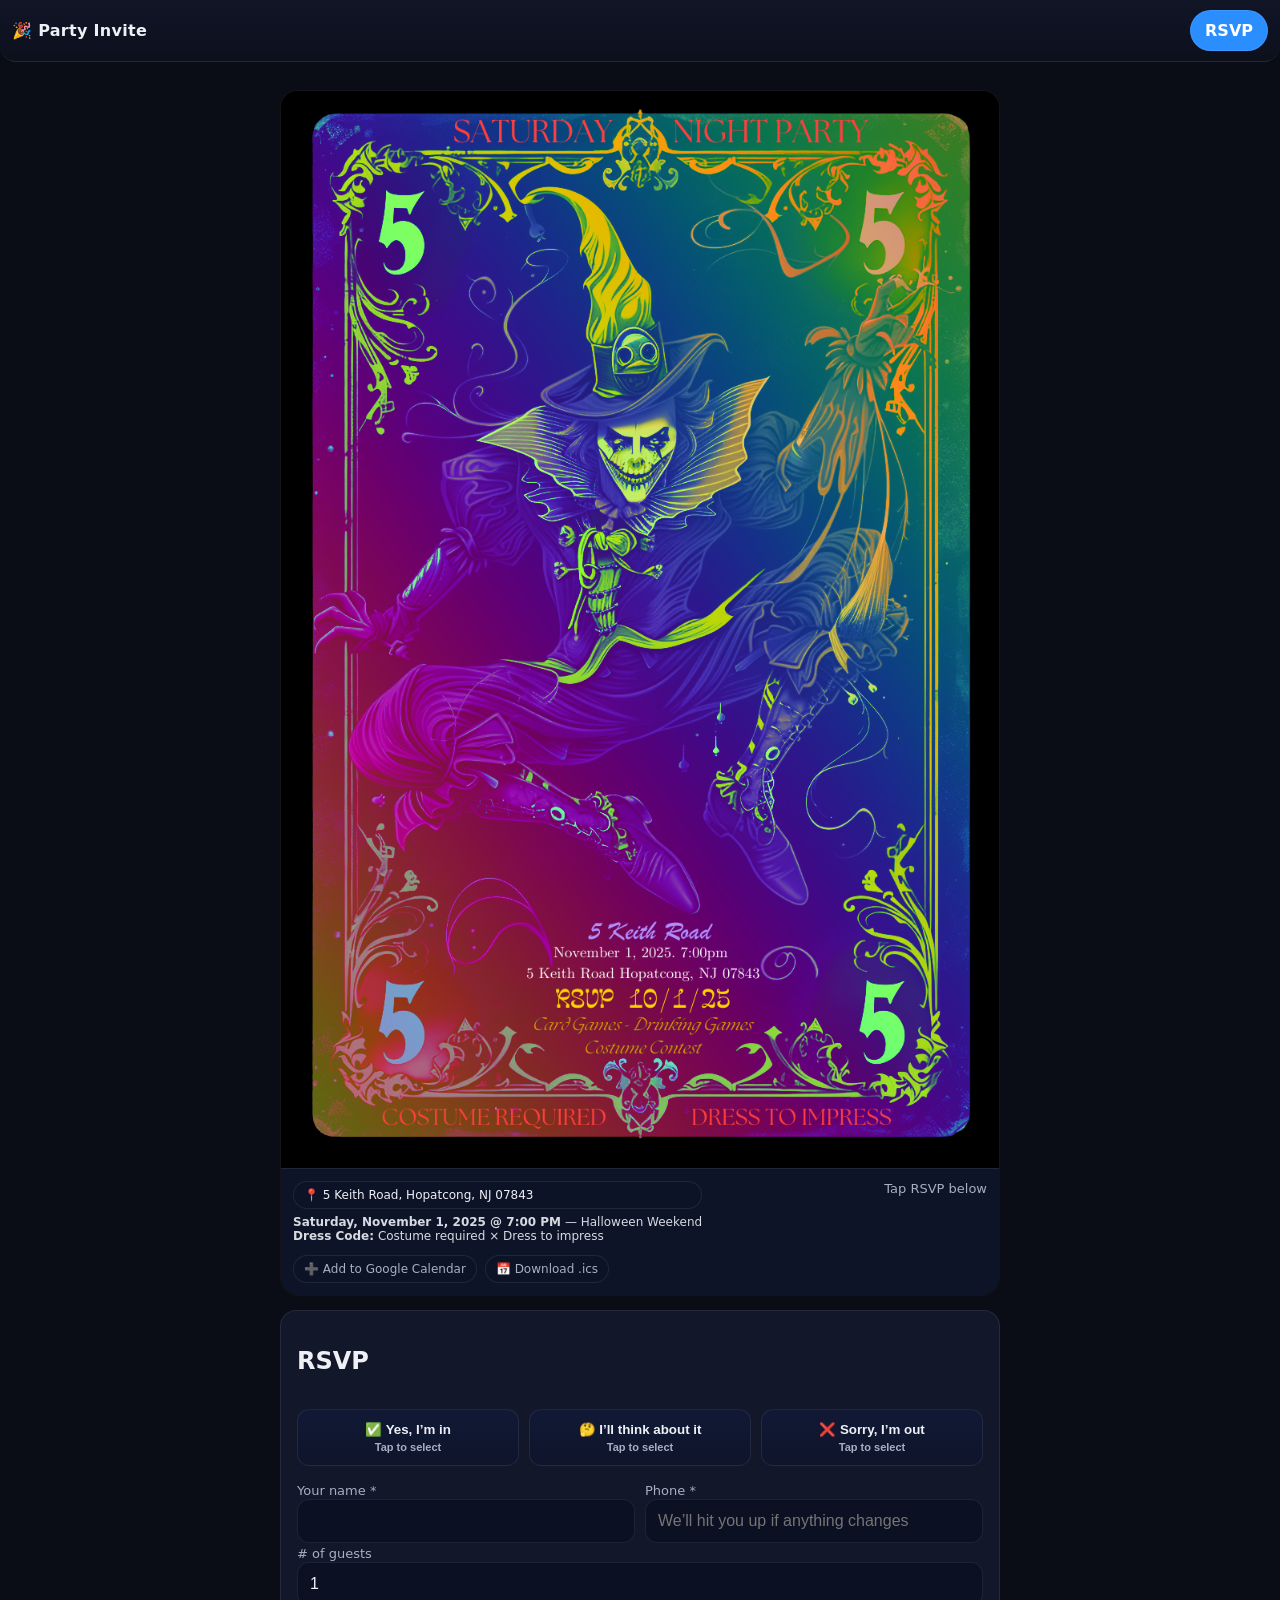
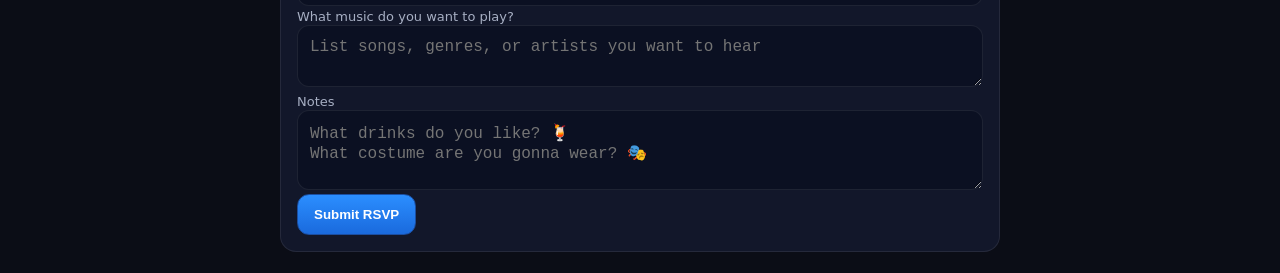
==== commit dff86b88: "Update index.html" ====
--- a/index.html
+++ b/index.html
@@ -11,93 +11,64 @@
       --accent:#2b8eff; --ok:#34d399; --no:#fb7185; --maybe:#fbbf24;
       --border:rgba(255,255,255,.08);
     }
-    /* Global */
     html{scroll-behavior:smooth}
     html,body{height:100%}
-    body{
-      margin:0; font-family: ui-sans-serif, system-ui, -apple-system, Segoe UI, Roboto, Inter, "Helvetica Neue", Arial;
-      color:var(--text); background:var(--bg);
-    }
-    a{color:inherit}
-
-    /* Container */
+    body{ margin:0; font-family: ui-sans-serif, system-ui, -apple-system, Segoe UI, Roboto, Inter, "Helvetica Neue", Arial;
+      color:var(--text); background:var(--bg); }
+    a{color:inherit; text-decoration:none}
     .wrap{max-width:720px; margin:0 auto; padding:16px}
-    .topbar{
-      position:sticky; top:0; z-index:10;
-      backdrop-filter: blur(6px);
+    .topbar{ position:sticky; top:0; z-index:10; backdrop-filter: blur(6px);
       background:linear-gradient(180deg, rgba(18,23,42,.85), rgba(18,23,42,.35));
-      border-bottom:1px solid var(--border);
-      display:flex; align-items:center; justify-content:space-between; gap:12px;
-      padding:10px 12px; margin-bottom:12px; border-radius:0 0 16px 16px;
-    }
+      border-bottom:1px solid var(--border); display:flex; align-items:center; justify-content:space-between; gap:12px;
+      padding:10px 12px; margin-bottom:12px; border-radius:0 0 16px 16px; }
     .brand{font-weight:700; letter-spacing:.3px}
-    .cta{
-      border:1px solid var(--border); background:var(--accent); color:white;
-      padding:10px 14px; border-radius:999px; font-weight:700; cursor:pointer;
-    }
-
-    /* Hero image block */
-    .hero{
-      border:1px solid var(--border); border-radius:18px; overflow:hidden;
-      background:#000; margin-bottom:14px;
-    }
+    .cta{ border:1px solid var(--border); background:var(--accent); color:white;
+      padding:10px 14px; border-radius:999px; font-weight:700; cursor:pointer; }
+
+    .hero{ border:1px solid var(--border); border-radius:18px; overflow:hidden; background:#000; margin-bottom:14px; }
     .hero figure{margin:0; display:grid; place-items:center; background:#000}
-    .hero img{
-      display:block; width:100%; height:auto; object-fit:contain; object-position:center;
-      aspect-ratio:auto; /* respect PNG’s natural ratio */
-    }
+    .hero button.img-btn{ border:0; padding:0; background:transparent; width:100%; cursor:zoom-in; }
+    .hero img{ display:block; width:100%; height:auto; object-fit:contain; object-position:center; }
     .hero .meta{
-      display:flex; gap:10px; align-items:center; justify-content:space-between;
-      padding:10px 12px; font-size:13px; color:var(--muted);
+      display:flex; gap:10px; align-items:flex-start; justify-content:space-between; flex-wrap:wrap;
+      padding:12px; font-size:13px; color:var(--muted);
       border-top:1px solid var(--border); background:#0e1428;
     }
-    .pill{
-      display:inline-flex; align-items:center; gap:8px;
-      padding:6px 10px; border-radius:999px; border:1px solid var(--border);
-      background:#0d1326; color:var(--text); font-size:12px; text-decoration:none;
-      white-space:nowrap;
-    }
-
-    /* Card (RSVP) */
-    .card{
-      background:var(--card); border:1px solid var(--border);
-      border-radius:16px; padding:16px; display:grid; gap:14px;
-    }
+    .meta-left{display:grid; gap:6px}
+    .pill{ display:inline-flex; align-items:center; gap:8px; padding:6px 10px; border-radius:999px;
+      border:1px solid var(--border); background:#0d1326; color:var(--text); font-size:12px; white-space:nowrap; }
+    .details{font-size:12px; color:var(--text); opacity:.9}
+    .cal-row{ display:flex; gap:8px; flex-wrap:wrap; margin-top:6px }
+    .cal-btn{ padding:6px 10px; border-radius:999px; border:1px solid var(--border); background:#0d1326; font-size:12px; }
+
+    .modal{position:fixed; inset:0; display:none; place-items:center; background:rgba(0,0,0,.85); z-index:50;}
+    .modal.open{display:grid}
+    .modal__content{max-width:min(95vw, 1100px); max-height:95vh; position:relative;}
+    .modal__img{display:block; width:100%; height:100%; object-fit:contain; background:#000;}
+    .modal__close{position:absolute; top:10px; right:10px; border:0; border-radius:10px;
+      background:rgba(255,255,255,.12); color:#fff; padding:8px 10px; cursor:pointer;}
+
+    .card{background:var(--card); border:1px solid var(--border); border-radius:16px; padding:16px; display:grid; gap:14px;}
     .choices{display:flex; gap:10px; flex-wrap:wrap}
-    .choice{
-      flex:1 1 110px; text-align:center; padding:12px; border-radius:12px; cursor:pointer;
-      border:1px solid var(--border); user-select:none; font-weight:600;
-      background:linear-gradient(180deg, #111936, #0e142a);
-    }
-    .choice[data-val="Yes"]{box-shadow: inset 0 0 0 1px rgba(52,211,153,.35)}
-    .choice[data-val="Maybe"]{box-shadow: inset 0 0 0 1px rgba(251,191,36,.35)}
-    .choice[data-val="No"]{box-shadow: inset 0 0 0 1px rgba(251,113,133,.35)}
-    .choice.active{outline:2px solid var(--accent); outline-offset:2px}
+    .choice{ flex:1 1 110px; text-align:center; padding:12px; border-radius:12px; cursor:pointer;
+      border:1px solid var(--border); user-select:none; font-weight:700;
+      background:linear-gradient(180deg, #111936, #0e142a); color:var(--text); transition:transform .06s ease; }
+    .choice[aria-pressed="true"]{ outline:2px solid var(--accent); outline-offset:2px; transform:translateY(-1px) }
+    .choice .state{display:block; font-size:11px; color:var(--muted); margin-top:4px}
+    .choice[aria-pressed="true"] .state{color:#c9d2ea}
 
     label{font-size:13px; color:var(--muted)}
-    input, textarea{
-      width:100%; box-sizing:border-box; background:#0b1022; color:var(--text);
-      border:1px solid var(--border); border-radius:12px; padding:12px;
-      outline:none; font-size:16px;
-    }
+    input, textarea{ width:100%; box-sizing:border-box; background:#0b1022; color:var(--text);
+      border:1px solid var(--border); border-radius:12px; padding:12px; font-size:16px; }
     input:focus, textarea:focus{border-color:var(--accent); box-shadow:0 0 0 3px rgba(43,142,255,.2)}
     .row{display:flex; gap:10px; align-items:center; flex-wrap:wrap}
-    .btn{
-      padding:12px 16px; border-radius:12px; border:1px solid var(--border);
-      background:linear-gradient(180deg, #1a2140, #141a2d); color:var(--text);
-      cursor:pointer; font-weight:700;
-    }
+    .btn{ padding:12px 16px; border-radius:12px; border:1px solid var(--border);
+      background:linear-gradient(180deg, #1a2140, #141a2d); color:var(--text); cursor:pointer; font-weight:700; }
+    .btn:disabled{opacity:.6; cursor:not-allowed}
     .btn.primary{background:linear-gradient(180deg, #2b8eff, #1a6add); border-color:#1b4ea1; color:#fff}
-    .hint{font-size:12px; color:var(--muted)}
-    .success, .error{padding:12px 14px; border-radius:12px; font-size:14px; display:none}
+    .success,.error{padding:12px 14px; border-radius:12px; font-size:14px; display:none}
     .success{background:rgba(52,211,153,.12); border:1px solid rgba(52,211,153,.35)}
     .error{background:rgba(251,113,133,.12); border:1px solid rgba(251,113,133,.35)}
-    .hide{display:none}
-
-    /* Desktop niceties */
-    @media (min-width:900px){
-      .wrap{max-width:900px}
-    }
   </style>
 </head>
 <body>
@@ -108,37 +79,52 @@
 
   <main class="wrap">
     <!-- HERO: random image each load -->
-    <section class="hero" id="hero">
+    <section class="hero">
       <figure>
-        <img id="flyer" src="" alt="Party Flyer">
+        <button class="img-btn" id="openModalBtn" aria-label="Open flyer full size">
+          <img id="flyer" src="" alt="Party Flyer">
+        </button>
       </figure>
       <div class="meta">
-        <a class="pill" target="_blank" rel="noopener"
-           href="https://www.google.com/maps?q=5+Keith+Road,+Hopatcong,+NJ+07843">📍 5 Keith Road, Hopatcong, NJ 07843</a>
+        <div class="meta-left">
+          <a class="pill" target="_blank" rel="noopener"
+             href="https://www.google.com/maps?q=5+Keith+Road,+Hopatcong,+NJ+07843">📍 5 Keith Road, Hopatcong, NJ 07843</a>
+          <div class="details">
+            <div><strong>Saturday, November 1, 2025 @ 7:00 PM</strong> — Halloween Weekend</div>
+            <div><strong>Dress Code:</strong> Costume required × Dress to impress</div>
+          </div>
+          <div class="cal-row">
+            <a id="gcalLink" class="cal-btn" target="_blank" rel="noopener">➕ Add to Google Calendar</a>
+            <a id="icsLink" class="cal-btn" download="Halloween-Party.ics">📅 Download .ics</a>
+          </div>
+        </div>
         <span>Tap RSVP below</span>
       </div>
     </section>
 
     <!-- RSVP CARD -->
-    <section id="rsvp" class="card" aria-labelledby="rsvpTitle">
-      <h2 id="rsvpTitle" style="margin:0">RSVP</h2>
-
-      <!-- choices -->
+    <section id="rsvp" class="card">
+      <h2>RSVP</h2>
       <input type="hidden" name="rsvp" id="rsvpInput" />
-      <div class="choices" role="group" aria-label="RSVP options">
-        <button type="button" class="choice" data-val="Yes">✅ Yes, I’m in</button>
-        <button type="button" class="choice" data-val="Maybe">🤔 I’ll think about it</button>
-        <button type="button" class="choice" data-val="No">❌ Sorry, I’m out</button>
+      <div class="choices">
+        <button type="button" class="choice" data-val="Yes" aria-pressed="false">
+          ✅ Yes, I’m in <span class="state">Tap to select</span>
+        </button>
+        <button type="button" class="choice" data-val="Maybe" aria-pressed="false">
+          🤔 I’ll think about it <span class="state">Tap to select</span>
+        </button>
+        <button type="button" class="choice" data-val="No" aria-pressed="false">
+          ❌ Sorry, I’m out <span class="state">Tap to select</span>
+        </button>
       </div>
 
-      <!-- form -->
       <form id="rsvpForm" method="POST" novalidate>
-        <div class="row" style="gap:12px; flex-wrap:wrap">
-          <div style="flex:1 1 200px">
+        <div class="row">
+          <div style="flex:1">
             <label for="name">Your name *</label>
             <input type="text" id="name" name="name" required />
           </div>
-          <div style="flex:1 1 200px">
+          <div style="flex:1">
             <label for="phone">Phone *</label>
             <input type="tel" id="phone" name="phone" required placeholder="We’ll hit you up if anything changes" />
           </div>
@@ -160,85 +146,175 @@
             placeholder="What drinks do you like? 🍹&#10;What costume are you gonna wear? 🎭"></textarea>
         </div>
 
-        <input type="text" name="_gotcha" class="hide" autocomplete="off" />
         <div class="row">
-          <button class="btn primary" type="submit">Submit RSVP</button>
-          <span class="hint">No reload—confirmation shows below.</span>
-        </div>
-
-        <div id="success" class="success" role="status">Thanks! Your RSVP was received. 🎉</div>
-        <div id="error" class="error" role="alert">Hmm, something went wrong. Please try again.</div>
+          <button class="btn primary" type="submit" id="submitBtn">Submit RSVP</button>
+        </div>
+        <div id="success" class="success"></div>
+        <div id="error" class="error">Hmm, something went wrong. Please try again.</div>
       </form>
     </section>
   </main>
 
+  <!-- Full-size image modal -->
+  <div id="flyerModal" class="modal" aria-hidden="true" role="dialog" aria-modal="true">
+    <div class="modal__content">
+      <img id="flyerModalImg" class="modal__img" src="" alt="Party Flyer full size">
+      <button class="modal__close" id="modalClose" aria-label="Close">✕</button>
+    </div>
+  </div>
+
   <script>
-    /* ====== Paste your Apps Script Web App URL here ====== */
-    const WEB_APP_URL = "https://script.google.com/macros/s/AKfycbxm5IR4VIIriwVCZDBA2eSJKQUjNj18ipJdHwtVFeFEuOeOFM0Dkskk2XRbNkeEX3Y66Q/exec";
-    /* ===================================================== */
-
-    // 1) RANDOM HERO IMAGE (one of 3.png, 4.png, 5.png each load)
+    /* === Your deployed Apps Script web app URL === */
+    window.__WEB_APP_URL__ = window.__WEB_APP_URL__ ||
+      "https://script.google.com/macros/s/AKfycbxm5IR4VIIriwVCZDBA2eSJKQUjNj18ipJdHwtVFeFEuOeOFM0Dkskk2XRbNkeEX3Y66Q/exec";
+
+    /* Random hero image (ensure 3.png, 4.png, 5.png are beside this file) */
     const IMAGES = ["./3.png", "./4.png", "./5.png"];
     const flyer = document.getElementById('flyer');
-    const randomSrc = IMAGES[Math.floor(Math.random() * IMAGES.length)];
-    flyer.src = randomSrc;
-
-    // 2) RSVP choices
+    flyer.src = IMAGES[Math.floor(Math.random() * IMAGES.length)];
+
+    /* Full-size modal */
+    const flyerModal = document.getElementById('flyerModal');
+    const flyerModalImg = document.getElementById('flyerModalImg');
+    const openModalBtn = document.getElementById('openModalBtn');
+    const modalClose = document.getElementById('modalClose');
+
+    const openModal = () => {
+      flyerModalImg.src = flyer.src;
+      flyerModal.classList.add('open');
+      flyerModal.setAttribute('aria-hidden', 'false');
+      document.body.style.overflow = 'hidden';
+      modalClose.focus();
+    };
+    const closeModal = () => {
+      flyerModal.classList.remove('open');
+      flyerModal.setAttribute('aria-hidden', 'true');
+      flyerModalImg.src = '';
+      document.body.style.overflow = '';
+      openModalBtn.focus();
+    };
+    openModalBtn.addEventListener('click', openModal);
+    modalClose.addEventListener('click', closeModal);
+    flyerModal.addEventListener('click', (e) => { if (e.target === flyerModal) closeModal(); });
+    document.addEventListener('keydown', (e) => { if (e.key === 'Escape' && flyerModal.classList.contains('open')) closeModal(); });
+
+    /* RSVP choices */
     const choices = document.querySelectorAll('.choice');
     const rsvpInput = document.getElementById('rsvpInput');
     choices.forEach(c => {
       c.addEventListener('click', () => {
-        choices.forEach(x => x.classList.remove('active'));
-        c.classList.add('active');
+        choices.forEach(x => { x.setAttribute('aria-pressed','false'); x.querySelector('.state').textContent='Tap to select'; });
+        c.setAttribute('aria-pressed','true');
+        c.querySelector('.state').textContent='Selected ✓';
         rsvpInput.value = c.dataset.val;
       });
     });
 
-    // 3) Form submit (AJAX to Apps Script)
+    /* Calendar links (7:00 PM ET => 23:00Z; 4-hour party) */
+    const title   = 'Halloween Party';
+    const startZ  = '20251101T230000Z';
+    const endZ    = '20251102T030000Z';
+    const loc     = '5 Keith Road, Hopatcong, NJ 07843';
+    const details = 'Halloween Weekend. Dress Code: Costume required × Dress to impress.';
+
+    const gcal = `https://calendar.google.com/calendar/render?action=TEMPLATE&text=${encodeURIComponent(title)}&dates=${startZ}/${endZ}&details=${encodeURIComponent(details)}&location=${encodeURIComponent(loc)}`;
+    document.getElementById('gcalLink').href = gcal;
+
+    const icsContent =
+`BEGIN:VCALENDAR
+VERSION:2.0
+PRODID:-//Party RSVP//EN
+CALSCALE:GREGORIAN
+METHOD:PUBLISH
+BEGIN:VEVENT
+UID:${Date.now()}@party
+DTSTAMP:${startZ}
+DTSTART:${startZ}
+DTEND:${endZ}
+SUMMARY:${title}
+DESCRIPTION:${details}
+LOCATION:${loc}
+END:VEVENT
+END:VCALENDAR`;
+    const icsBlob = new Blob([icsContent], { type: 'text/calendar;charset=utf-8' });
+    document.getElementById('icsLink').href = URL.createObjectURL(icsBlob);
+
+    /* Submit (strict success only if server says a row appended) */
     const form = document.getElementById('rsvpForm');
     const successEl = document.getElementById('success');
     const errorEl = document.getElementById('error');
-
-    document.addEventListener('DOMContentLoaded', () => { form.action = WEB_APP_URL; });
+    const submitBtn = document.getElementById('submitBtn');
+    form.action = window.__WEB_APP_URL__;
+
+    // helper: mark/unmark invalid
+    function markInvalid(el, on=true){
+      el.style.boxShadow = on ? '0 0 0 3px rgba(251,113,133,.35)' : '';
+      el.style.borderColor = on ? '#fb7185' : '';
+    }
 
     form.addEventListener('submit', async (e) => {
       e.preventDefault();
-      successEl.style.display = 'none';
-      errorEl.style.display = 'none';
-
-      // Simple required checks
-      const requiredMissing = [];
-      if (!rsvpInput.value) requiredMissing.push('RSVP choice');
-      if (!form.name.value.trim()) requiredMissing.push('name');
-      if (!form.phone.value.trim()) requiredMissing.push('phone');
-
-      if (requiredMissing.length){
-        errorEl.textContent = 'Please fill: ' + requiredMissing.join(', ') + '.';
+      successEl.style.display = 'none'; errorEl.style.display = 'none';
+      markInvalid(form.name, false); markInvalid(form.phone, false);
+
+      // Only name + phone required; default RSVP if missing
+      if (!rsvpInput.value) {
+        rsvpInput.value = 'Maybe';
+        const maybeBtn = Array.from(choices).find(b => b.dataset.val === 'Maybe');
+        if (maybeBtn) {
+          choices.forEach(x => x.setAttribute('aria-pressed','false'));
+          maybeBtn.setAttribute('aria-pressed','true');
+          const st = maybeBtn.querySelector('.state'); if (st) st.textContent = 'Selected ✓';
+        }
+      }
+      let hasError = false;
+      if (!form.name.value.trim()) { markInvalid(form.name, true); hasError = true; }
+      if (!form.phone.value.trim()) { markInvalid(form.phone, true); hasError = true; }
+      if (hasError) {
+        errorEl.textContent = 'Please fill name and phone.';
         errorEl.style.display = 'block';
         return;
       }
 
+      const originalLabel = submitBtn.textContent;
+      submitBtn.disabled = true; submitBtn.textContent = 'Submitting…';
+
       try {
-        const res = await fetch(form.action, {
-          method: 'POST',
-          body: new FormData(form),
-          headers: { 'Accept': 'application/json' }
-        });
-
-        if (res.ok) {
+        const fd = new FormData(form);
+        fd.append('image_shown', flyer.src.split('/').pop());
+
+        // DEBUG: see exactly what we send
+        for (const [k,v] of fd.entries()) console.log('FD', k, v);
+
+        const res = await fetch(form.action, { method:'POST', body: fd });
+        const text = await res.text();
+        console.log('Apps Script response text:', text);
+        let json = {}; try { json = JSON.parse(text); } catch {}
+
+        if (res.ok && json.ok === true && json.appended === true) {
+          const name = form.name.value.trim();
+          const choice = rsvpInput.value;
+
           form.reset();
-          choices.forEach(x => x.classList.remove('active'));
+          choices.forEach(x => x.setAttribute('aria-pressed','false'));
           rsvpInput.value = '';
+
+          submitBtn.textContent = "RSVP’d! 🎉";
+          successEl.textContent = `Thanks${name ? ' ' + name : ''}! We got your RSVP: ${choice}. (Row #${json.rowNumber || '?'})`;
           successEl.style.display = 'block';
-          // Scroll success into view (SPA feel)
           successEl.scrollIntoView({behavior:'smooth', block:'center'});
+
+          setTimeout(() => { submitBtn.disabled = false; submitBtn.textContent = originalLabel; }, 2400);
         } else {
+          errorEl.textContent = 'Submission failed. ' + (json.error ? ('Details: ' + json.error) : 'No append reported.');
           errorEl.style.display = 'block';
-          errorEl.scrollIntoView({behavior:'smooth', block:'center'});
+          submitBtn.disabled = false; submitBtn.textContent = originalLabel;
         }
       } catch (err) {
+        console.error('Fetch error:', err);
+        errorEl.textContent = 'Network error. Please try again.';
         errorEl.style.display = 'block';
-        errorEl.scrollIntoView({behavior:'smooth', block:'center'});
+        submitBtn.disabled = false; submitBtn.textContent = originalLabel;
       }
     });
   </script>
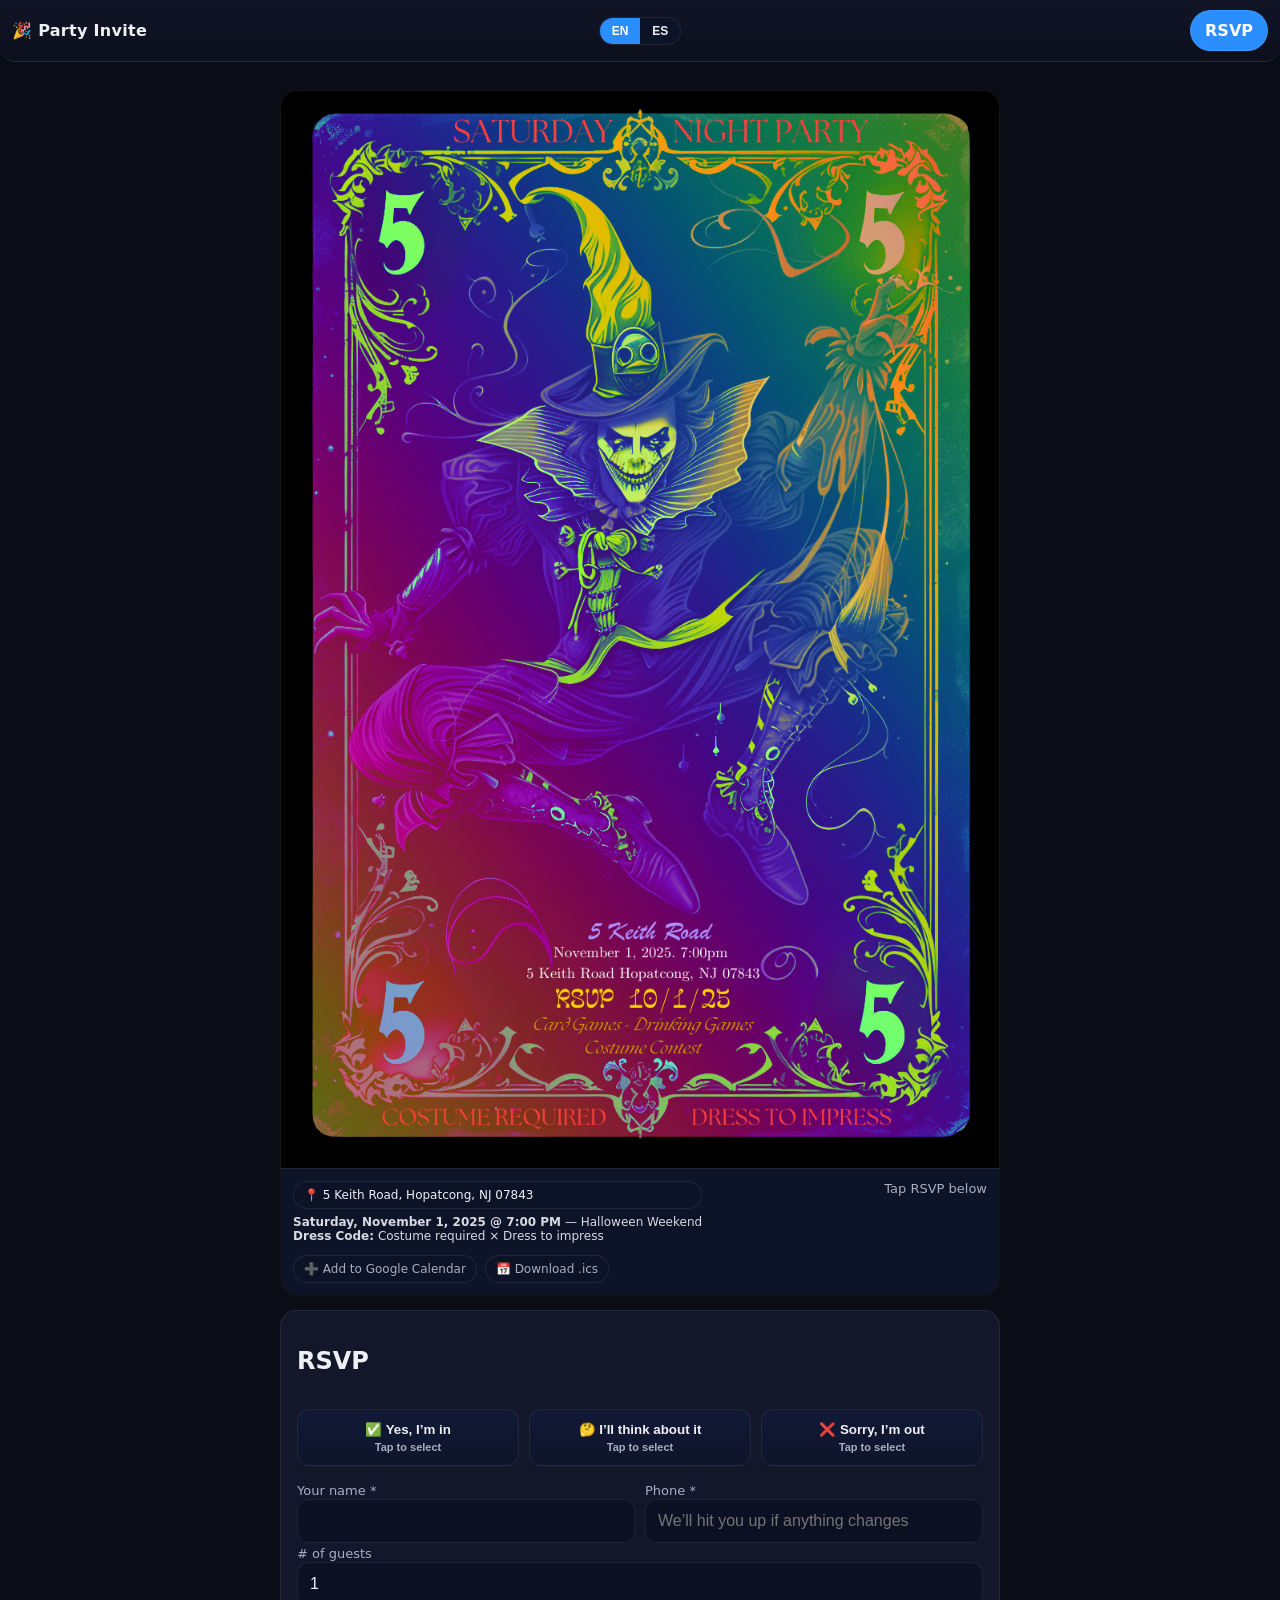
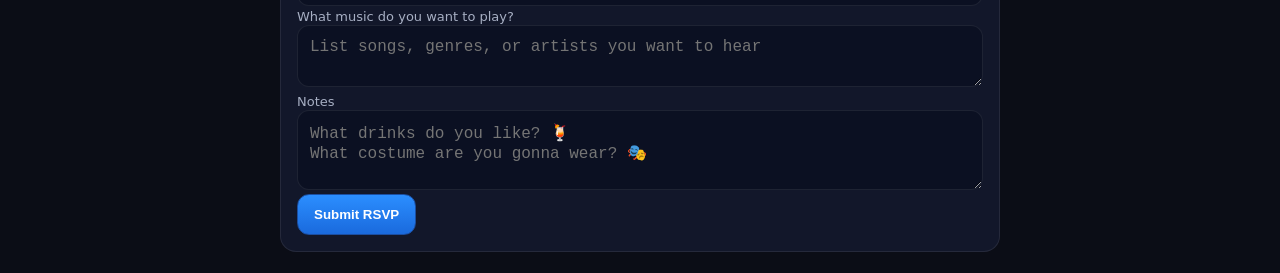
==== commit 5deb3a3f: "Update index.html" ====
--- a/index.html
+++ b/index.html
@@ -17,13 +17,31 @@
       color:var(--text); background:var(--bg); }
     a{color:inherit; text-decoration:none}
     .wrap{max-width:720px; margin:0 auto; padding:16px}
-    .topbar{ position:sticky; top:0; z-index:10; backdrop-filter: blur(6px);
+
+    /* Topbar as 3 columns so the language toggle is perfectly centered */
+    .topbar{
+      position:sticky; top:0; z-index:10; backdrop-filter: blur(6px);
       background:linear-gradient(180deg, rgba(18,23,42,.85), rgba(18,23,42,.35));
-      border-bottom:1px solid var(--border); display:flex; align-items:center; justify-content:space-between; gap:12px;
-      padding:10px 12px; margin-bottom:12px; border-radius:0 0 16px 16px; }
-    .brand{font-weight:700; letter-spacing:.3px}
-    .cta{ border:1px solid var(--border); background:var(--accent); color:white;
-      padding:10px 14px; border-radius:999px; font-weight:700; cursor:pointer; }
+      border-bottom:1px solid var(--border);
+      display:grid; grid-template-columns: 1fr auto 1fr; align-items:center;
+      gap:12px; padding:10px 12px; margin-bottom:12px; border-radius:0 0 16px 16px;
+    }
+    .brand{font-weight:700; letter-spacing:.3px; justify-self:start}
+    .cta{
+      border:1px solid var(--border); background:var(--accent); color:white;
+      padding:10px 14px; border-radius:999px; font-weight:700; cursor:pointer; justify-self:end;
+    }
+
+    /* Language toggle */
+    .lang-toggle{
+      justify-self:center; display:inline-flex; align-items:center; gap:0;
+      background:#0d1326; border:1px solid var(--border); border-radius:999px; overflow:hidden;
+    }
+    .lang-btn{
+      appearance:none; border:0; background:transparent; color:var(--text);
+      padding:6px 12px; cursor:pointer; font-weight:700; font-size:12px;
+    }
+    .lang-btn.active{ background:var(--accent); color:#fff; }
 
     .hero{ border:1px solid var(--border); border-radius:18px; overflow:hidden; background:#000; margin-bottom:14px; }
     .hero figure{margin:0; display:grid; place-items:center; background:#000}
@@ -73,12 +91,19 @@
 </head>
 <body>
   <div class="topbar">
-    <div class="brand">🎉 Party Invite</div>
-    <a class="cta" href="#rsvp">RSVP</a>
+    <div class="brand" id="brand">🎉 Party Invite</div>
+
+    <!-- Centered language toggle -->
+    <div class="lang-toggle" role="group" aria-label="Language toggle">
+      <button type="button" class="lang-btn active" id="langEn">EN</button>
+      <button type="button" class="lang-btn" id="langEs">ES</button>
+    </div>
+
+    <a class="cta" href="#rsvp" id="ctaRsvp">RSVP</a>
   </div>
 
   <main class="wrap">
-    <!-- HERO: random image each load -->
+    <!-- HERO -->
     <section class="hero">
       <figure>
         <button class="img-btn" id="openModalBtn" aria-label="Open flyer full size">
@@ -88,60 +113,62 @@
       <div class="meta">
         <div class="meta-left">
           <a class="pill" target="_blank" rel="noopener"
-             href="https://www.google.com/maps?q=5+Keith+Road,+Hopatcong,+NJ+07843">📍 5 Keith Road, Hopatcong, NJ 07843</a>
+             href="https://www.google.com/maps?q=5+Keith+Road,+Hopatcong,+NJ+07843" id="addrPill">📍 5 Keith Road, Hopatcong, NJ 07843</a>
           <div class="details">
-            <div><strong>Saturday, November 1, 2025 @ 7:00 PM</strong> — Halloween Weekend</div>
-            <div><strong>Dress Code:</strong> Costume required × Dress to impress</div>
+            <div id="eventLine"><strong>Saturday, November 1, 2025 @ 7:00 PM</strong> — Halloween Weekend</div>
+            <div id="dressLine"><strong>Dress Code:</strong> Costume required × Dress to impress</div>
           </div>
           <div class="cal-row">
             <a id="gcalLink" class="cal-btn" target="_blank" rel="noopener">➕ Add to Google Calendar</a>
             <a id="icsLink" class="cal-btn" download="Halloween-Party.ics">📅 Download .ics</a>
           </div>
         </div>
-        <span>Tap RSVP below</span>
+        <span id="tapBelow">Tap RSVP below</span>
       </div>
     </section>
 
     <!-- RSVP CARD -->
     <section id="rsvp" class="card">
-      <h2>RSVP</h2>
-      <input type="hidden" name="rsvp" id="rsvpInput" />
+      <h2 id="rsvpTitle">RSVP</h2>
       <div class="choices">
-        <button type="button" class="choice" data-val="Yes" aria-pressed="false">
-          ✅ Yes, I’m in <span class="state">Tap to select</span>
+        <button type="button" class="choice" data-val="Yes" aria-pressed="false" id="btnYes">
+          ✅ <span class="label">Yes, I’m in</span> <span class="state">Tap to select</span>
         </button>
-        <button type="button" class="choice" data-val="Maybe" aria-pressed="false">
-          🤔 I’ll think about it <span class="state">Tap to select</span>
+        <button type="button" class="choice" data-val="Maybe" aria-pressed="false" id="btnMaybe">
+          🤔 <span class="label">I’ll think about it</span> <span class="state">Tap to select</span>
         </button>
-        <button type="button" class="choice" data-val="No" aria-pressed="false">
-          ❌ Sorry, I’m out <span class="state">Tap to select</span>
+        <button type="button" class="choice" data-val="No" aria-pressed="false" id="btnNo">
+          ❌ <span class="label">Sorry, I’m out</span> <span class="state">Tap to select</span>
         </button>
       </div>
 
       <form id="rsvpForm" method="POST" novalidate>
+        <!-- hidden RSVP (inside form) -->
+        <input type="hidden" name="rsvp" id="rsvpInput" />
+
         <div class="row">
           <div style="flex:1">
-            <label for="name">Your name *</label>
+            <label for="name" id="labelName">Your name *</label>
             <input type="text" id="name" name="name" required />
           </div>
           <div style="flex:1">
-            <label for="phone">Phone *</label>
+            <label for="phone" id="labelPhone">Phone *</label>
             <input type="tel" id="phone" name="phone" required placeholder="We’ll hit you up if anything changes" />
           </div>
         </div>
 
         <div>
-          <label for="guests"># of guests</label>
+          <label for="guests" id="labelGuests"># of guests</label>
           <input type="number" min="1" max="20" id="guests" name="guests" value="1" />
         </div>
 
         <div>
-          <label for="music">What music do you want to play?</label>
+          <label for="music" id="labelMusic">What music do you want to play?</label>
           <textarea id="music" name="music" rows="2" placeholder="List songs, genres, or artists you want to hear"></textarea>
         </div>
 
         <div>
-          <label for="notes">Notes</label>
+          <label for="notes" id="labelNotes">Notes</label>
           <textarea id="notes" name="notes" rows="3"
             placeholder="What drinks do you like? 🍹&#10;What costume are you gonna wear? 🎭"></textarea>
         </div>
@@ -155,7 +182,7 @@
     </section>
   </main>
 
-  <!-- Full-size image modal -->
+  <!-- Modal -->
   <div id="flyerModal" class="modal" aria-hidden="true" role="dialog" aria-modal="true">
     <div class="modal__content">
       <img id="flyerModalImg" class="modal__img" src="" alt="Party Flyer full size">
@@ -164,62 +191,161 @@
   </div>
 
   <script>
-    /* === Your deployed Apps Script web app URL === */
+    /* === Endpoint === */
     window.__WEB_APP_URL__ = window.__WEB_APP_URL__ ||
       "https://script.google.com/macros/s/AKfycbxm5IR4VIIriwVCZDBA2eSJKQUjNj18ipJdHwtVFeFEuOeOFM0Dkskk2XRbNkeEX3Y66Q/exec";
 
-    /* Random hero image (ensure 3.png, 4.png, 5.png are beside this file) */
+    /* === Images === */
     const IMAGES = ["./3.png", "./4.png", "./5.png"];
     const flyer = document.getElementById('flyer');
     flyer.src = IMAGES[Math.floor(Math.random() * IMAGES.length)];
 
-    /* Full-size modal */
+    /* === Modal === */
     const flyerModal = document.getElementById('flyerModal');
     const flyerModalImg = document.getElementById('flyerModalImg');
     const openModalBtn = document.getElementById('openModalBtn');
     const modalClose = document.getElementById('modalClose');
-
-    const openModal = () => {
-      flyerModalImg.src = flyer.src;
-      flyerModal.classList.add('open');
-      flyerModal.setAttribute('aria-hidden', 'false');
-      document.body.style.overflow = 'hidden';
-      modalClose.focus();
-    };
-    const closeModal = () => {
-      flyerModal.classList.remove('open');
-      flyerModal.setAttribute('aria-hidden', 'true');
-      flyerModalImg.src = '';
-      document.body.style.overflow = '';
-      openModalBtn.focus();
-    };
+    const openModal = () => { flyerModalImg.src = flyer.src; flyerModal.classList.add('open'); document.body.style.overflow='hidden'; modalClose.focus(); };
+    const closeModal = () => { flyerModal.classList.remove('open'); flyerModalImg.src=''; document.body.style.overflow=''; openModalBtn.focus(); };
     openModalBtn.addEventListener('click', openModal);
     modalClose.addEventListener('click', closeModal);
-    flyerModal.addEventListener('click', (e) => { if (e.target === flyerModal) closeModal(); });
-    document.addEventListener('keydown', (e) => { if (e.key === 'Escape' && flyerModal.classList.contains('open')) closeModal(); });
-
-    /* RSVP choices */
+    flyerModal.addEventListener('click', e => { if (e.target === flyerModal) closeModal(); });
+    document.addEventListener('keydown', e => { if (e.key === 'Escape' && flyerModal.classList.contains('open')) closeModal(); });
+
+    /* === Language (EN/ES) === */
+    const I18N = {
+      en: {
+        brand: "🎉 Party Invite",
+        ctaRsvp: "RSVP",
+        eventLine: "Saturday, November 1, 2025 @ 7:00 PM — Halloween Weekend",
+        dressLine: "Dress Code: Costume required × Dress to impress",
+        tapBelow: "Tap RSVP below",
+        rsvpTitle: "RSVP",
+        yes: "Yes, I’m in",
+        maybe: "I’ll think about it",
+        no: "Sorry, I’m out",
+        tapToSelect: "Tap to select",
+        selected: "Selected ✓",
+        labelName: "Your name *",
+        labelPhone: "Phone *",
+        phonePh: "We’ll hit you up if anything changes",
+        labelGuests: "# of guests",
+        labelMusic: "What music do you want to play?",
+        musicPh: "List songs, genres, or artists you want to hear",
+        labelNotes: "Notes",
+        notesPh: "What drinks do you like? 🍹\nWhat costume are you gonna wear? 🎭",
+        submit: "Submit RSVP",
+        addCal: "➕ Add to Google Calendar",
+        ics: "📅 Download .ics",
+        success(name, choice){ return `Thanks${name? ' ' + name : ''}! We got your RSVP: ${choice}.`; },
+        pleaseFill: "Please fill name and phone.",
+        submitFail: "Submission failed.",
+        netErr: "Network error. Please try again."
+      },
+      es: {
+        brand: "🎉 Invitación a la Fiesta",
+        ctaRsvp: "Confirmar",
+        eventLine: "Sábado, 1 de noviembre de 2025 @ 7:00 PM — Fin de semana de Halloween",
+        dressLine: "Código de vestimenta: Disfraz obligatorio × Vístete para impresionar",
+        tapBelow: "Toca para confirmar abajo",
+        rsvpTitle: "Confirmación",
+        yes: "Sí, voy",
+        maybe: "Lo pensaré",
+        no: "Lo siento, no podré",
+        tapToSelect: "Toca para seleccionar",
+        selected: "Seleccionado ✓",
+        labelName: "Tu nombre *",
+        labelPhone: "Teléfono *",
+        phonePh: "Te avisamos si algo cambia",
+        labelGuests: "# de invitados",
+        labelMusic: "¿Qué música quieres que suene?",
+        musicPh: "Escribe canciones, géneros o artistas que quieras escuchar",
+        labelNotes: "Notas",
+        notesPh: "¿Qué bebidas te gustan? 🍹\n¿Qué disfraz vas a usar? 🎭",
+        submit: "Enviar confirmación",
+        addCal: "➕ Añadir a Google Calendar",
+        ics: "📅 Descargar .ics",
+        success(name, choice){ return `¡Gracias${name? ' ' + name : ''}! Recibimos tu confirmación: ${choice}.`; },
+        pleaseFill: "Por favor completa nombre y teléfono.",
+        submitFail: "No se pudo enviar.",
+        netErr: "Error de red. Inténtalo de nuevo."
+      }
+    };
+
+    // Map backend values to localized display (backend still receives Yes/Maybe/No)
+    function localizeChoice(val, lang){
+      const map = { en: {Yes:"Yes", Maybe:"Maybe", No:"No"},
+                    es: {Yes:"Sí",  Maybe:"Tal vez", No:"No"} };
+      return (map[lang] && map[lang][val]) || val;
+    }
+
+    let lang = localStorage.getItem('lang') || 'en';
+    const el = id => document.getElementById(id);
+
+    function applyLang(){
+      const t = I18N[lang];
+      // Top
+      el('brand').textContent = t.brand;
+      el('ctaRsvp').textContent = t.ctaRsvp;
+      el('eventLine').innerHTML = `<strong>${t.eventLine.split(' — ')[0]}</strong> — ${t.eventLine.split(' — ')[1]}`;
+      el('dressLine').innerHTML = `<strong>${t.dressLine.split(':')[0]}:</strong>${t.dressLine.slice(t.dressLine.indexOf(':')+1)}`;
+      el('tapBelow').textContent = t.tapBelow;
+
+      // RSVP buttons
+      el('rsvpTitle').textContent = t.rsvpTitle;
+      el('btnYes').querySelector('.label').textContent = t.yes;
+      el('btnMaybe').querySelector('.label').textContent = t.maybe;
+      el('btnNo').querySelector('.label').textContent = t.no;
+      document.querySelectorAll('.choice .state').forEach(s => s.textContent = t.tapToSelect);
+
+      // Form labels/placeholders
+      el('labelName').textContent = t.labelName;
+      el('labelPhone').textContent = t.labelPhone;
+      el('phone').placeholder = t.phonePh;
+      el('labelGuests').textContent = t.labelGuests;
+      el('labelMusic').textContent = t.labelMusic;
+      el('music').placeholder = t.musicPh;
+      el('labelNotes').textContent = t.labelNotes;
+      el('notes').placeholder = t.notesPh;
+      el('submitBtn').textContent = t.submit;
+
+      // Calendar buttons
+      el('gcalLink').textContent = t.addCal;
+      el('icsLink').textContent = t.ics;
+
+      // Toggle visual state
+      el('langEn').classList.toggle('active', lang==='en');
+      el('langEs').classList.toggle('active', lang==='es');
+      document.documentElement.lang = lang;
+    }
+
+    // Toggle handlers
+    el('langEn').addEventListener('click', () => { lang='en'; localStorage.setItem('lang',lang); applyLang(); });
+    el('langEs').addEventListener('click', () => { lang='es'; localStorage.setItem('lang',lang); applyLang(); });
+
+    /* === RSVP choices === */
     const choices = document.querySelectorAll('.choice');
     const rsvpInput = document.getElementById('rsvpInput');
     choices.forEach(c => {
       c.addEventListener('click', () => {
-        choices.forEach(x => { x.setAttribute('aria-pressed','false'); x.querySelector('.state').textContent='Tap to select'; });
+        choices.forEach(x => {
+          x.setAttribute('aria-pressed','false');
+          x.querySelector('.state').textContent = I18N[lang].tapToSelect;
+        });
         c.setAttribute('aria-pressed','true');
-        c.querySelector('.state').textContent='Selected ✓';
-        rsvpInput.value = c.dataset.val;
+        c.querySelector('.state').textContent = I18N[lang].selected;
+        rsvpInput.value = c.dataset.val; // Yes | Maybe | No (backend-friendly)
       });
     });
 
-    /* Calendar links (7:00 PM ET => 23:00Z; 4-hour party) */
+    /* === Calendar links (7:00 PM ET => 23:00Z; 4-hour party) === */
     const title   = 'Halloween Party';
     const startZ  = '20251101T230000Z';
     const endZ    = '20251102T030000Z';
     const loc     = '5 Keith Road, Hopatcong, NJ 07843';
     const details = 'Halloween Weekend. Dress Code: Costume required × Dress to impress.';
-
-    const gcal = `https://calendar.google.com/calendar/render?action=TEMPLATE&text=${encodeURIComponent(title)}&dates=${startZ}/${endZ}&details=${encodeURIComponent(details)}&location=${encodeURIComponent(loc)}`;
-    document.getElementById('gcalLink').href = gcal;
-
+    document.getElementById('gcalLink').href =
+      `https://calendar.google.com/calendar/render?action=TEMPLATE&text=${encodeURIComponent(title)}&dates=${startZ}/${endZ}&details=${encodeURIComponent(details)}&location=${encodeURIComponent(loc)}`;
     const icsContent =
 `BEGIN:VCALENDAR
 VERSION:2.0
@@ -239,84 +365,60 @@
     const icsBlob = new Blob([icsContent], { type: 'text/calendar;charset=utf-8' });
     document.getElementById('icsLink').href = URL.createObjectURL(icsBlob);
 
-    /* Submit (strict success only if server says a row appended) */
+    /* === Submit logic === */
     const form = document.getElementById('rsvpForm');
     const successEl = document.getElementById('success');
     const errorEl = document.getElementById('error');
     const submitBtn = document.getElementById('submitBtn');
     form.action = window.__WEB_APP_URL__;
 
-    // helper: mark/unmark invalid
-    function markInvalid(el, on=true){
-      el.style.boxShadow = on ? '0 0 0 3px rgba(251,113,133,.35)' : '';
-      el.style.borderColor = on ? '#fb7185' : '';
-    }
+    function markInvalid(el, on=true){ el.style.boxShadow = on ? '0 0 0 3px rgba(251,113,133,.35)' : ''; el.style.borderColor = on ? '#fb7185' : ''; }
 
     form.addEventListener('submit', async (e) => {
       e.preventDefault();
+      const t = I18N[lang];
       successEl.style.display = 'none'; errorEl.style.display = 'none';
       markInvalid(form.name, false); markInvalid(form.phone, false);
-
-      // Only name + phone required; default RSVP if missing
-      if (!rsvpInput.value) {
-        rsvpInput.value = 'Maybe';
-        const maybeBtn = Array.from(choices).find(b => b.dataset.val === 'Maybe');
-        if (maybeBtn) {
-          choices.forEach(x => x.setAttribute('aria-pressed','false'));
-          maybeBtn.setAttribute('aria-pressed','true');
-          const st = maybeBtn.querySelector('.state'); if (st) st.textContent = 'Selected ✓';
-        }
-      }
+      if (!rsvpInput.value) rsvpInput.value = 'Maybe'; // backend default safeguard
       let hasError = false;
       if (!form.name.value.trim()) { markInvalid(form.name, true); hasError = true; }
       if (!form.phone.value.trim()) { markInvalid(form.phone, true); hasError = true; }
-      if (hasError) {
-        errorEl.textContent = 'Please fill name and phone.';
-        errorEl.style.display = 'block';
-        return;
-      }
+      if (hasError) { errorEl.textContent = t.pleaseFill; errorEl.style.display = 'block'; return; }
 
       const originalLabel = submitBtn.textContent;
-      submitBtn.disabled = true; submitBtn.textContent = 'Submitting…';
+      submitBtn.disabled = true; submitBtn.textContent = (lang==='es'?'Enviando…':'Submitting…');
 
       try {
         const fd = new FormData(form);
+        fd.set('rsvp', rsvpInput.value); // ensure RSVP included (Yes/Maybe/No)
         fd.append('image_shown', flyer.src.split('/').pop());
 
-        // DEBUG: see exactly what we send
-        for (const [k,v] of fd.entries()) console.log('FD', k, v);
-
         const res = await fetch(form.action, { method:'POST', body: fd });
-        const text = await res.text();
-        console.log('Apps Script response text:', text);
-        let json = {}; try { json = JSON.parse(text); } catch {}
-
+        const text = await res.text(); let json = {};
+        try { json = JSON.parse(text); } catch {}
         if (res.ok && json.ok === true && json.appended === true) {
           const name = form.name.value.trim();
-          const choice = rsvpInput.value;
-
-          form.reset();
-          choices.forEach(x => x.setAttribute('aria-pressed','false'));
-          rsvpInput.value = '';
-
-          submitBtn.textContent = "RSVP’d! 🎉";
-          successEl.textContent = `Thanks${name ? ' ' + name : ''}! We got your RSVP: ${choice}. (Row #${json.rowNumber || '?'})`;
+          const choice = localizeChoice(rsvpInput.value, lang);
+          form.reset(); choices.forEach(x => x.setAttribute('aria-pressed','false')); rsvpInput.value='';
+          submitBtn.textContent = (lang==='es' ? "¡Confirmado! 🎉" : "RSVP’d! 🎉");
+          successEl.textContent = t.success(name, choice);
           successEl.style.display = 'block';
-          successEl.scrollIntoView({behavior:'smooth', block:'center'});
-
-          setTimeout(() => { submitBtn.disabled = false; submitBtn.textContent = originalLabel; }, 2400);
+          setTimeout(() => { submitBtn.disabled=false; submitBtn.textContent=originalLabel; }, 2400);
         } else {
-          errorEl.textContent = 'Submission failed. ' + (json.error ? ('Details: ' + json.error) : 'No append reported.');
+          errorEl.textContent = t.submitFail + (json.error ? ('  ' + json.error) : '');
           errorEl.style.display = 'block';
-          submitBtn.disabled = false; submitBtn.textContent = originalLabel;
+          submitBtn.disabled=false; submitBtn.textContent=originalLabel;
         }
       } catch (err) {
         console.error('Fetch error:', err);
-        errorEl.textContent = 'Network error. Please try again.';
+        errorEl.textContent = I18N[lang].netErr;
         errorEl.style.display = 'block';
-        submitBtn.disabled = false; submitBtn.textContent = originalLabel;
+        submitBtn.disabled=false; submitBtn.textContent=originalLabel;
       }
     });
+
+    // Apply saved language on load
+    applyLang();
   </script>
 </body>
 </html>
